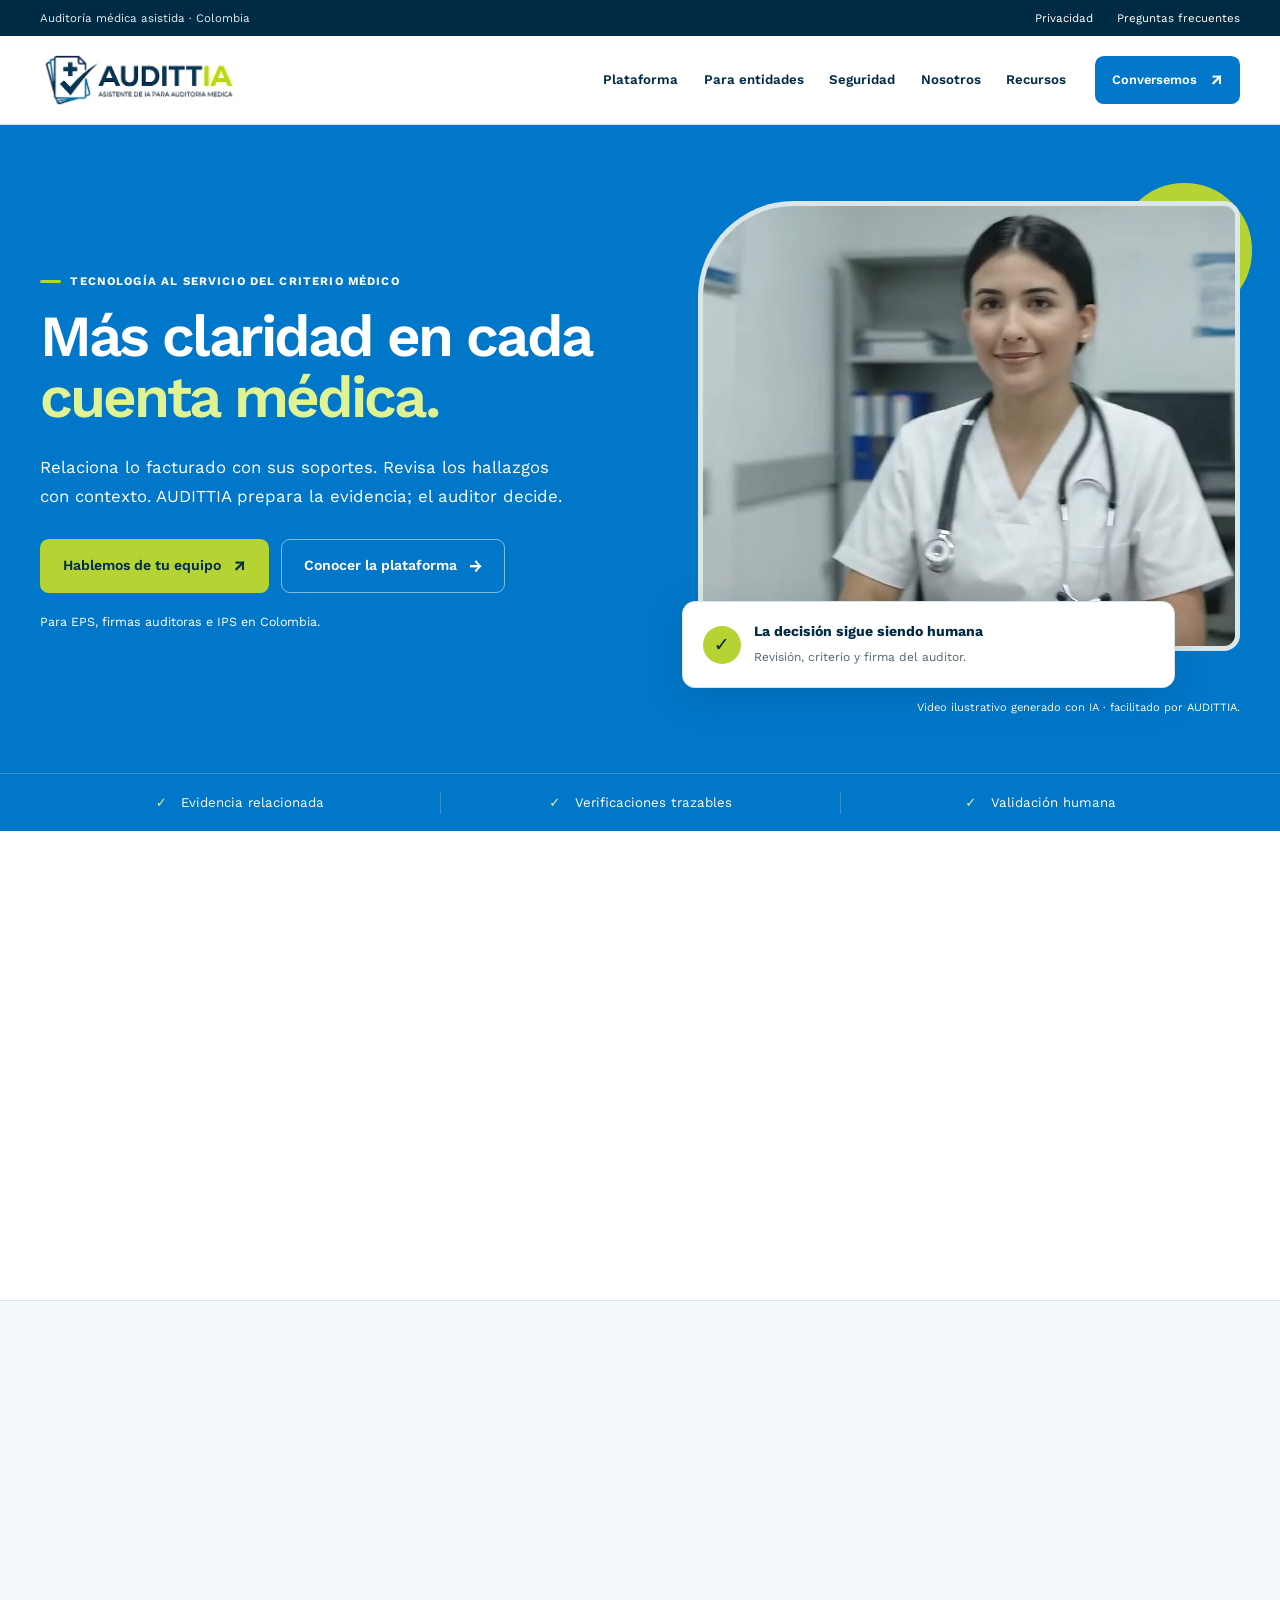
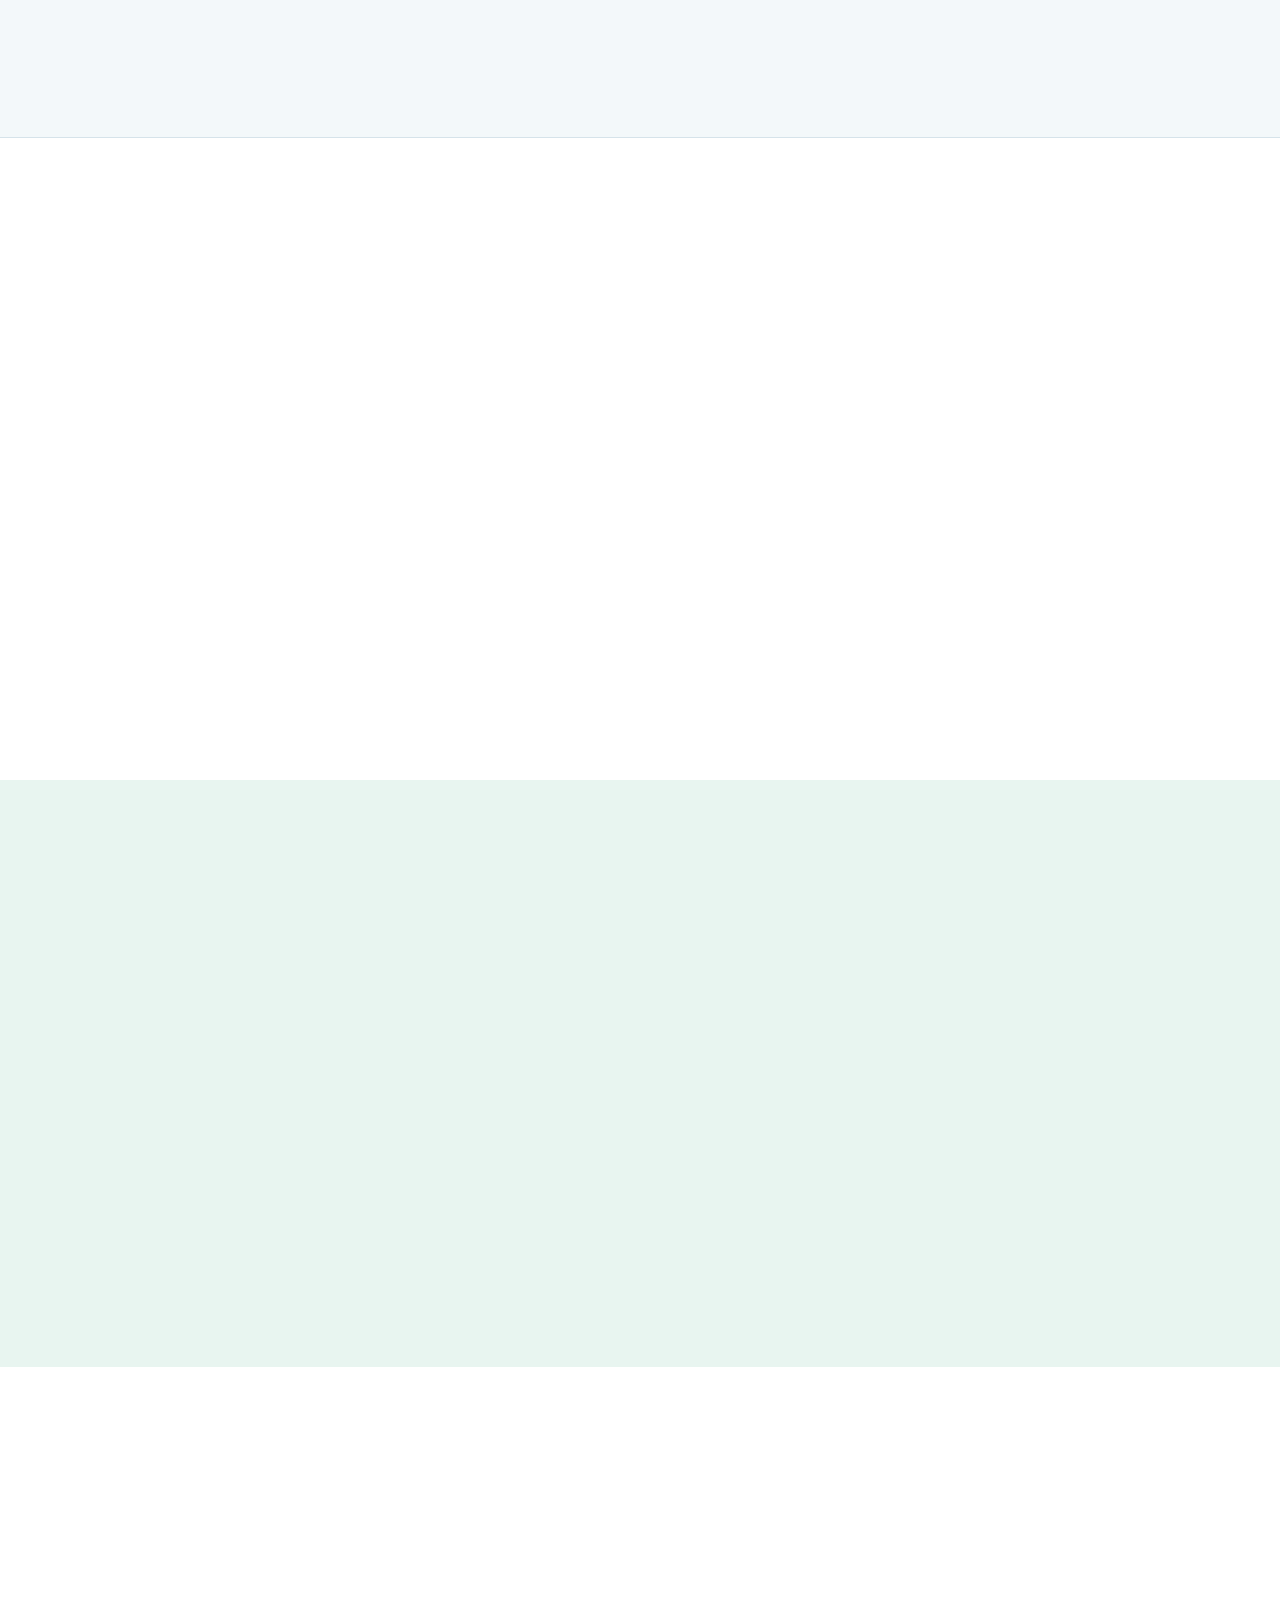
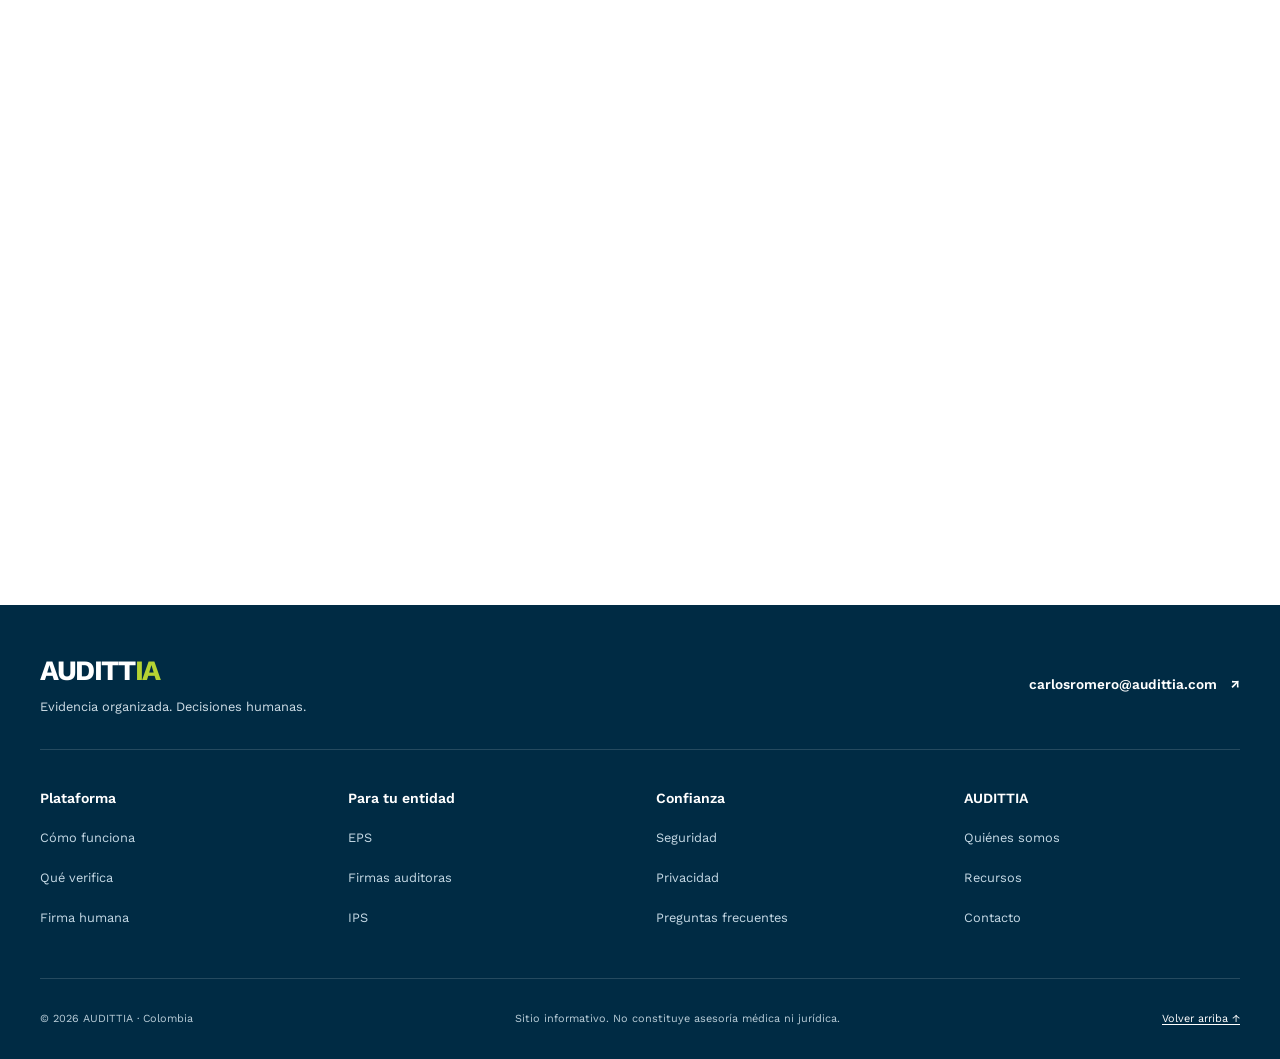
==== index.html @ 8ddbb72e "Loop homepage video with five-second interval and remove controls" ====
<!doctype html>
<html lang="es-CO">
<head>
  <meta charset="utf-8">
  <meta http-equiv="Content-Security-Policy" content="default-src 'self'; script-src 'self'; style-src 'self'; img-src 'self'; font-src 'self'; connect-src 'none'; object-src 'none'; base-uri 'none'; form-action 'none'; upgrade-insecure-requests">
  <meta name="referrer" content="no-referrer">
  <meta name="viewport" content="width=device-width, initial-scale=1">
  <meta name="description" content="AUDITTIA organiza expedientes y prepara verificaciones de cuentas médicas para EPS, firmas auditoras e IPS. El auditor conserva la decisión y la firma.">
  <meta name="theme-color" content="#0077c8">
  <meta property="og:title" content="AUDITTIA | Más claridad en cada cuenta médica">
  <meta property="og:description" content="Evidencia organizada. Verificaciones trazables. Decisiones humanas. Apoyo para la auditoría médica en Colombia.">
  <meta property="og:type" content="website">
  <meta property="og:locale" content="es_CO">
  <link rel="canonical" href="https://audittia.com/">
  <link rel="icon" href="assets/favicon.png" type="image/png">
  <meta property="og:url" content="https://audittia.com/">
  <meta property="og:image" content="https://audittia.com/assets/social-card.png">
  <meta property="og:image:width" content="1200">
  <meta property="og:image:height" content="630">
  <meta property="og:image:alt" content="AUDITTIA. Evidencia organizada. Decisiones humanas.">
  <meta name="twitter:card" content="summary_large_image">
  <link rel="preload" href="assets/fonts/work-sans-600.woff2" as="font" type="font/woff2" crossorigin>
  <title>AUDITTIA | Auditoría de cuentas médicas</title>
  <link rel="stylesheet" href="styles.css">
  <script src="site.js" defer></script>
</head>
<body>
  <a class="saltar-contenido" href="#contenido-principal">Saltar al contenido principal</a>
  <div class="barra-utilidad" role="region" aria-label="Información institucional"><div class="contenedor barra-utilidad__interior"><p>Auditoría médica asistida · Colombia</p><nav aria-label="Enlaces institucionales"><a href="privacidad.html">Privacidad</a><a href="recursos.html#preguntas">Preguntas frecuentes</a></nav></div></div>
  <header class="encabezado">
    <div class="contenedor encabezado__interior">
      <a class="marca" href="index.html" aria-label="AUDITTIA, página de inicio"><img src="assets/audittia-logo.png" width="412" height="123" alt="AUDITTIA, asistente de IA para auditoría médica"></a>
      <nav class="navegacion" aria-label="Navegación principal"><ul class="navegacion__lista"><li><a href="plataforma.html">Plataforma</a></li><li><a href="para-entidades.html">Para entidades</a></li><li><a href="seguridad.html">Seguridad</a></li><li><a href="nosotros.html">Nosotros</a></li><li><a href="recursos.html">Recursos</a></li></ul></nav>
      <details class="menu-movil"><summary>Menú</summary><nav aria-label="Navegación móvil"><a href="plataforma.html">Plataforma</a><a href="para-entidades.html">Para entidades</a><a href="seguridad.html">Seguridad</a><a href="nosotros.html">Nosotros</a><a href="recursos.html">Recursos</a><a href="mailto:carlosromero@audittia.com">Contacto</a></nav></details>
      <a class="boton boton--compacto" href="mailto:carlosromero@audittia.com">Conversemos <span aria-hidden="true">↗</span></a>
    </div>
  </header>
  <main id="contenido-principal" tabindex="-1">
    <section class="hero" aria-labelledby="titulo-principal">
      <div class="contenedor hero__interior">
        <div class="hero__contenido">
          <p class="etiqueta etiqueta--hero">Tecnología al servicio del criterio médico</p>
          <h1 id="titulo-principal">Más claridad en cada <span>cuenta médica.</span></h1>
          <p class="hero__resumen">Relaciona lo facturado con sus soportes. Revisa los hallazgos con contexto. AUDITTIA prepara la evidencia; el auditor decide.</p>
          <div class="grupo-botones"><a class="boton boton--claro" href="mailto:carlosromero@audittia.com">Hablemos de tu equipo <span aria-hidden="true">↗</span></a><a class="boton boton--contorno-claro" href="plataforma.html">Conocer la plataforma <span aria-hidden="true">→</span></a></div>
          <p class="hero__nota">Para EPS, firmas auditoras e IPS en Colombia.</p>
        </div>
        <figure class="hero__visual">
          <div class="hero__foto-marco">
            <video id="video-portada" class="hero__video" width="1280" height="720" poster="assets/medica-auditoria-poster.jpg" preload="none" muted playsinline aria-label="Video ilustrativo: acercamiento desde la Tierra hasta una médica en su consultorio.">
              <source src="assets/medica-auditoria-portada.mp4" type="video/mp4">
              Tu navegador no admite video. <a href="assets/medica-auditoria-portada.mp4">Ver el video de portada</a>.
            </video>
            <img class="hero__video-fallback" src="assets/medica-auditoria-poster.jpg" width="1280" height="720" alt="Médica sentada en su consultorio." hidden>
          </div>
          <div class="hero__sello"><span class="icono-check" aria-hidden="true">✓</span><div><strong>La decisión sigue siendo humana</strong><span>Revisión, criterio y firma del auditor.</span></div></div>
          <figcaption>Video ilustrativo generado con IA · facilitado por AUDITTIA.</figcaption>
        </figure>
      </div>
      <div class="hero__base"><div class="contenedor"><p><span aria-hidden="true">✓</span> Evidencia relacionada</p><p><span aria-hidden="true">✓</span> Verificaciones trazables</p><p><span aria-hidden="true">✓</span> Validación humana</p></div></div>
    </section>
    <section class="seccion accesos" aria-labelledby="titulo-rutas">
      <div class="contenedor">
        <div class="encabezado-horizontal"><div><p class="etiqueta">Empieza aquí</p><h2 id="titulo-rutas">¿Qué quieres conocer?</h2></div><p>Encuentra la información que necesitas<br class="solo-escritorio"> para dar el siguiente paso.</p></div>
        <div class="accesos__rejilla">
          <a class="acceso" href="plataforma.html"><span class="acceso__icono" aria-hidden="true"><svg viewBox="0 0 24 24"><rect x="4" y="3" width="16" height="18" rx="2"/><path d="M8 8h8M8 12h8M8 16h4"/></svg></span><h3>Explorar la plataforma</h3><p>Del expediente a un borrador listo para revisar.</p><span class="acceso__flecha" aria-hidden="true">↗</span></a>
          <a class="acceso" href="para-entidades.html"><span class="acceso__icono" aria-hidden="true"><svg viewBox="0 0 24 24"><path d="M3 21V7h8v14M11 3h10v18M1 21h22M6 11h2M6 15h2M15 7h2M15 11h2M15 15h2"/></svg></span><h3>Encontrar mi perfil</h3><p>Usos para EPS, firmas auditoras y prestadores.</p><span class="acceso__flecha" aria-hidden="true">↗</span></a>
          <a class="acceso" href="seguridad.html"><span class="acceso__icono" aria-hidden="true"><svg viewBox="0 0 24 24"><path d="M12 3l8 3v6c0 5-8 9-8 9s-8-4-8-9V6zM8 12l3 3 5-6"/></svg></span><h3>Revisar la seguridad</h3><p>Alcance, responsabilidades y protección de datos.</p><span class="acceso__flecha" aria-hidden="true">↗</span></a>
        </div>
      </div>
    </section>
    <section class="seccion seccion--metodo" id="como-funciona" aria-labelledby="titulo-metodo">
      <div class="contenedor metodo-resumen">
        <div><p class="etiqueta">Un proceso conectado</p><h2 id="titulo-metodo">Del documento<br> a la decisión.</h2><p class="entradilla">Una revisión útil no termina al encontrar una diferencia. Debe mostrar de dónde viene y por qué merece atención.</p><a class="enlace-flecha" href="plataforma.html#metodo">Explora los siete pasos <span aria-hidden="true">→</span></a></div>
        <ol class="flujo-resumen">
          <li><span class="flujo-resumen__numero">01</span><div><h3>Organiza el expediente</h3><p>Factura, historia clínica, órdenes y autorizaciones dentro de una misma revisión.</p></div></li>
          <li><span class="flujo-resumen__numero">02</span><div><h3>Relaciona la evidencia</h3><p>Contrasta cobros y soportes para identificar posibles diferencias documentales, clínicas y tarifarias.</p></div></li>
          <li><span class="flujo-resumen__numero">03</span><div><h3>Devuelve el control al auditor</h3><p>Un borrador con hallazgos y sustento. El profesional verifica, ajusta y firma.</p></div></li>
        </ol>
      </div>
    </section>
    <section class="seccion seccion--editorial" id="firma-humana" aria-labelledby="titulo-humano">
      <div class="contenedor editorial-personas">
        <figure class="foto-editorial"><img src="assets/equipo-medico-1200.webp" srcset="assets/equipo-medico-640.webp 640w, assets/equipo-medico-1200.webp 1200w" sizes="(max-width: 760px) calc(100vw - 40px), 45vw" width="1200" height="1800" loading="lazy" decoding="async" alt="Tres profesionales médicos revisando documentos y una tableta en equipo."><figcaption>Fotografía ilustrativa; no representa al equipo ni a clientes de AUDITTIA.</figcaption></figure>
        <div><p class="etiqueta">La tecnología acompaña. El criterio permanece.</p><h2 id="titulo-humano">Más contexto para quien toma la decisión.</h2><p>La auditoría médica requiere experiencia, responsabilidad y una lectura completa del caso. AUDITTIA ayuda a organizar el trabajo sin reemplazar esa mirada profesional.</p><ul class="lista-verificada"><li>Hallazgos vinculados a su soporte.</li><li>Observaciones que se pueden revisar y corregir.</li><li>Sin informe definitivo antes de la aprobación humana.</li></ul><a class="enlace-flecha" href="nosotros.html">Conoce el origen de AUDITTIA <span aria-hidden="true">→</span></a></div>
      </div>
    </section>
    <section class="seccion seccion--audiencias" id="para-quien" aria-labelledby="titulo-entidades">
      <div class="contenedor">
        <div class="encabezado-horizontal"><div><p class="etiqueta">Tu equipo, tu contexto</p><h2 id="titulo-entidades">Una base común.<br>Tres formas de trabajar.</h2></div><a class="enlace-flecha" href="para-entidades.html">Ver usos por entidad <span aria-hidden="true">→</span></a></div>
        <div class="tarjetas-entidad">
          <article><span class="sigla">EPS</span><h3>Entidades responsables del pago</h3><p>Organiza las cuentas recibidas y conserva el sustento de cada observación.</p><a class="enlace-flecha" href="para-entidades.html#eps">Explorar para EPS <span aria-hidden="true">→</span></a></article>
          <article><span class="sigla">Firmas</span><h3>Equipos de auditoría</h3><p>Comparte una secuencia de revisión sin perder el criterio de cada profesional.</p><a class="enlace-flecha" href="para-entidades.html#firmas">Explorar para firmas <span aria-hidden="true">→</span></a></article>
          <article><span class="sigla">IPS</span><h3>Prestadores de salud</h3><p>Busca diferencias y soportes faltantes antes de presentar una cuenta.</p><a class="enlace-flecha" href="para-entidades.html#ips">Explorar para IPS <span aria-hidden="true">→</span></a></article>
        </div>
      </div>
    </section>
    <section class="seccion" aria-labelledby="titulo-preguntas">
      <div class="contenedor preguntas-inicio">
        <div><p class="etiqueta">Antes de empezar</p><h2 id="titulo-preguntas">Hablemos con claridad.</h2><p>El alcance de la plataforma, el papel del auditor y lo que necesitas para conversar con nosotros.</p><a class="enlace-flecha" href="recursos.html#preguntas">Todas las preguntas <span aria-hidden="true">→</span></a></div>
        <div class="preguntas" id="preguntas">
          <details><summary>¿AUDITTIA reemplaza al auditor médico?</summary><div class="pregunta__respuesta"><p>No. Prepara verificaciones y un borrador. El auditor revisa los hallazgos, incorpora el contexto y mantiene la decisión y la firma.</p></div></details>
          <details><summary>¿Cómo se manejan los datos sensibles?</summary><div class="pregunta__respuesta"><p>Antes de usar expedientes reales deben definirse y validarse los controles técnicos, los proveedores y las condiciones de tratamiento. Consulta el <a href="seguridad.html">alcance de seguridad</a>. Este sitio no recibe documentos de pacientes.</p></div></details>
          <details id="ahorro-tiempo"><summary>¿Cuánto tiempo puede ahorrar mi equipo?</summary><div class="pregunta__respuesta"><p>Depende del tipo de cuenta, sus soportes y el proceso actual. No publicamos porcentajes sin mediciones verificadas. Podemos conversar sobre qué parte de tu flujo necesita apoyo.</p></div></details>
          <details><summary>¿Qué debo compartir en el primer contacto?</summary><div class="pregunta__respuesta"><p>El tipo de entidad, el tamaño del equipo y una descripción general del proceso. No envíes historias clínicas, datos personales de pacientes ni expedientes por este canal.</p></div></details>
        </div>
      </div>
    </section>
    <section class="seccion seccion--contacto" id="contacto" aria-labelledby="titulo-contacto">
      <div class="contenedor contacto"><div><p class="etiqueta">El siguiente paso empieza con una conversación</p><h2 id="titulo-contacto">Una mejor revisión comienza por entender tu proceso.</h2><p>Cuéntanos cómo trabaja tu equipo y qué necesita resolver.</p><a class="contacto__correo" href="mailto:carlosromero@audittia.com">carlosromero@audittia.com</a></div><div class="contacto__accion"><a class="boton boton--claro" href="mailto:carlosromero@audittia.com?subject=Conversemos%20sobre%20AUDITTIA">Conversemos por correo <span aria-hidden="true">↗</span></a><small>Sin compartir datos de pacientes.</small></div></div>
    </section>
  </main>
  <footer class="pie"><div class="contenedor">
    <div class="pie__cabecera"><div><p class="pie__marca">AUDITT<span>IA</span></p><p>Evidencia organizada. Decisiones humanas.</p></div><a class="enlace-flecha" href="mailto:carlosromero@audittia.com">carlosromero@audittia.com <span aria-hidden="true">↗</span></a></div>
    <div class="pie__rejilla"><section><h2>Plataforma</h2><a href="plataforma.html#metodo">Cómo funciona</a><a href="plataforma.html#verificaciones">Qué verifica</a><a href="plataforma.html#firma-humana">Firma humana</a></section><section><h2>Para tu entidad</h2><a href="para-entidades.html#eps">EPS</a><a href="para-entidades.html#firmas">Firmas auditoras</a><a href="para-entidades.html#ips">IPS</a></section><section><h2>Confianza</h2><a href="seguridad.html">Seguridad</a><a href="privacidad.html">Privacidad</a><a href="recursos.html#preguntas">Preguntas frecuentes</a></section><section><h2>AUDITTIA</h2><a href="nosotros.html">Quiénes somos</a><a href="recursos.html">Recursos</a><a href="mailto:carlosromero@audittia.com">Contacto</a></section></div>
    <div class="pie__aviso"><p>© 2026 AUDITTIA · Colombia</p><p>Sitio informativo. No constituye asesoría médica ni jurídica.</p><a href="#contenido-principal">Volver arriba ↑</a></div>
  </div></footer>
</body>
</html>
---- styles.css ----
/* AUDITTIA · sistema visual compartido. Recursos locales, sin dependencias. */
@font-face { font-family: "Work Sans"; src: url("assets/fonts/work-sans-400.woff2") format("woff2"); font-weight: 400; font-display: swap; }
@font-face { font-family: "Work Sans"; src: url("assets/fonts/work-sans-600.woff2") format("woff2"); font-weight: 600; font-display: swap; }
@font-face { font-family: "Work Sans"; src: url("assets/fonts/work-sans-700.woff2") format("woff2"); font-weight: 700; font-display: swap; }

:root {
  color-scheme: light;
  --azul: #0077c8;
  --azul-profundo: #004b87;
  --azul-noche: #002b44;
  --azul-petroleo: #003b5c;
  --azul-cielo: #e8f4fa;
  --azul-hielo: #f3f8fa;
  --verde-lima: #b5d333;
  --verde-lima-claro: #d9ec7a;
  --menta: #e8f5f0;
  --crema: #fff6e5;
  --blanco: #fff;
  --gris-texto: #506472;
  --gris-borde: #d6e3ea;
  --color-texto-suave: var(--gris-texto);
  --fuente-texto: "Work Sans", system-ui, -apple-system, BlinkMacSystemFont, "Segoe UI", sans-serif;
  --fuente-titulos: var(--fuente-texto);
  --radio: 1rem;
  --sombra: 0 16px 44px #002b4410;
  --espacio-seccion: clamp(3rem, 6vw, 5.5rem);
  --duracion-interaccion: 160ms;
  --curva-movimiento: cubic-bezier(.2, .7, .2, 1);
}

*, *::before, *::after { box-sizing: border-box; }
html { scroll-behavior: auto; scroll-padding-top: 7rem; }
body { margin: 0; background: var(--blanco); color: var(--azul-noche); font-family: var(--fuente-texto); font-size: 1rem; line-height: 1.65; -webkit-font-smoothing: antialiased; }
img, svg { display: block; max-width: 100%; }
img { height: auto; }
figure { margin: 0; }
a { color: var(--azul-profundo); text-underline-offset: .22em; }
a:hover { text-decoration-thickness: 2px; }
button, input, summary { font: inherit; }
button, summary, a { -webkit-tap-highlight-color: transparent; }
h1, h2, h3 { margin: 0 0 1rem; font-weight: 600; line-height: 1.16; text-wrap: balance; }
h1 { font-size: clamp(2.3rem, 4.6vw, 4rem); letter-spacing: -.05em; }
h2 { font-size: clamp(1.9rem, 3.1vw, 2.8rem); letter-spacing: -.045em; }
h3 { font-size: 1.3rem; letter-spacing: -.025em; line-height: 1.3; }
p { margin: 0 0 1rem; }
p:last-child { margin-bottom: 0; }
small, figcaption { font-size: .75rem; line-height: 1.5; }
figcaption { margin-top: .75rem; color: var(--gris-texto); }
ul, ol { padding-left: 1.25rem; }
:where(a, button, summary, input):focus-visible { outline: 3px solid var(--azul-noche); outline-offset: 3px; box-shadow: 0 0 0 6px var(--verde-lima-claro); border-radius: .2rem; }
:target { scroll-margin-top: 7rem; }
main:focus { outline: none; }
.contenedor { width: min(1200px, calc(100% - clamp(2.5rem, 6vw, 5rem))); margin-inline: auto; }
.contenido-angosto { max-width: 860px; }
.seccion { padding-block: var(--espacio-seccion); }
.etiqueta { display: flex; align-items: center; gap: .6rem; margin-bottom: 1rem; color: var(--azul-profundo); font-size: .72rem; font-weight: 700; letter-spacing: .1em; text-transform: uppercase; line-height: 1.5; }
.etiqueta::before { content: ""; flex: 0 0 1.3rem; height: 3px; background: var(--verde-lima); border-radius: 2px; }
.etiqueta--hero { color: var(--blanco); }
.entradilla { max-width: 42rem; color: var(--gris-texto); font-size: 1.1rem; }
.encabezado-seccion { max-width: 740px; margin-bottom: 2.5rem; }
.encabezado-seccion > p:not(.etiqueta) { color: var(--gris-texto); }
.encabezado-seccion--centrado { margin-inline: auto; text-align: center; }
.encabezado-seccion--centrado .etiqueta { justify-content: center; }
.encabezado-horizontal { display: flex; align-items: flex-end; justify-content: space-between; gap: 2rem; margin-bottom: 2.25rem; }
.encabezado-horizontal h2 { margin-bottom: 0; }
.encabezado-horizontal > p { max-width: 24rem; color: var(--gris-texto); font-size: .95rem; }
.saltar-contenido { position: fixed; top: .75rem; left: .75rem; z-index: 100; transform: translateY(-160%); padding: .75rem 1.25rem; background: white; color: var(--azul-noche); font-weight: 600; }
.saltar-contenido:focus { transform: none; }

/* Navegación: las mismas rutas disponibles en todas las pantallas. */
.barra-utilidad { background: var(--azul-noche); color: #e5f0f6; font-size: .72rem; }
.barra-utilidad__interior { display: flex; align-items: center; justify-content: space-between; gap: 1rem; min-height: 36px; }
.barra-utilidad p { margin: 0; }
.barra-utilidad nav { display: flex; gap: 1.5rem; }
.barra-utilidad a { display: inline-flex; align-items: center; min-height: 36px; color: white; text-decoration: none; }
.barra-utilidad a:hover { text-decoration: underline; }
.encabezado { position: sticky; top: 0; z-index: 30; background: white; border-bottom: 1px solid var(--gris-borde); }
.encabezado__interior { position: relative; display: flex; align-items: center; gap: 1.8rem; min-height: 88px; }
.marca { flex-shrink: 0; width: 198px; display: block; }
.navegacion { margin-left: auto; }
.navegacion__lista { display: flex; align-items: center; gap: 1.6rem; margin: 0; padding: 0; list-style: none; }
.navegacion a { position: relative; display: flex; align-items: center; min-height: 88px; color: var(--azul-noche); font-size: .83rem; font-weight: 600; text-decoration: none; white-space: nowrap; }
.navegacion a::after { position: absolute; bottom: 17px; left: 0; right: 0; height: 3px; background: var(--verde-lima); content: ""; opacity: 0; transition: opacity var(--duracion-interaccion) var(--curva-movimiento); }
.navegacion a:hover::after, .navegacion a:focus-visible::after, .navegacion a[aria-current]::after { opacity: 1; }
.menu-movil { display: none; }
.menu-movil summary { cursor: pointer; min-height: 44px; display: flex; align-items: center; gap: .7rem; padding: .5rem .8rem; border: 1px solid var(--gris-borde); border-radius: .5rem; font-weight: 600; font-size: .85rem; list-style: none; }
.menu-movil summary::-webkit-details-marker { display: none; }
.menu-movil summary::after { content: "+"; font-size: 1.4rem; line-height: 1; }
.menu-movil[open] summary::after { content: "−"; }
.menu-movil nav { position: absolute; left: 0; right: 0; top: calc(100% - 1px); padding: .75rem; border: 1px solid var(--gris-borde); border-radius: 0 0 1rem 1rem; background: white; box-shadow: var(--sombra); max-height: calc(100dvh - 120px); overflow-y: auto; }
.menu-movil nav a { display: flex; align-items: center; min-height: 48px; padding: .65rem 1rem; border-radius: .4rem; font-weight: 600; text-decoration: none; }
.menu-movil nav a:hover, .menu-movil nav a[aria-current] { background: var(--azul-cielo); }

/* Actions */
.boton { display: inline-flex; align-items: center; justify-content: center; gap: .8rem; min-height: 50px; padding: .85rem 1.35rem; border: 1px solid transparent; border-radius: .55rem; background: var(--azul); color: white; font-size: .88rem; font-weight: 600; line-height: 1.4; text-align: center; text-decoration: none; transition: background-color var(--duracion-interaccion) var(--curva-movimiento), border-color var(--duracion-interaccion) var(--curva-movimiento); }
.boton:hover { background: var(--azul-profundo); }
.boton span { font-size: 1.1rem; }
.boton--compacto { min-height: 44px; padding: .65rem 1rem; font-size: .8rem; white-space: nowrap; }
.boton--claro { background: var(--verde-lima); color: var(--azul-noche); }
.boton--claro:hover { background: var(--verde-lima-claro); }
.boton--blanco { background: white; color: var(--azul-profundo); }
.boton--blanco:hover { background: var(--azul-cielo); }
.boton--secundario { background: transparent; color: var(--azul-profundo); border-color: var(--azul-profundo); }
.boton--secundario:hover { background: var(--azul-cielo); }
.boton--contorno-claro { color: white; background: transparent; border-color: #ffffff80; }
.boton--contorno-claro:hover { background: #ffffff16; border-color: white; }
.grupo-botones { display: flex; gap: .75rem; flex-wrap: wrap; margin-top: 1.75rem; }
.enlace-flecha { display: inline-flex; align-items: center; gap: .8rem; min-height: 44px; color: var(--azul-profundo); font-size: .9rem; font-weight: 600; text-decoration: none; }
.enlace-flecha:hover { text-decoration: underline; }

/* Portada: jerarquía editorial, fotografía y rutas por necesidad. */
.hero { background: var(--azul); color: white; }
.hero__interior { display: grid; grid-template-columns: 1.05fr 1fr; align-items: center; gap: clamp(2rem, 5vw, 4rem); padding-block: 4rem 3.5rem; }
.hero h1 { font-size: clamp(2.65rem, 4.55vw, 4.2rem); line-height: 1.05; margin-bottom: 1.5rem; font-weight: 600; }
.hero h1 span { display: block; color: #e0f394; }
.hero__resumen { max-width: 33rem; font-size: 1.05rem; line-height: 1.75; color: white; }
.hero__nota { margin-top: 1.2rem; font-size: .78rem; color: white; }
.hero__visual { position: relative; padding: .75rem 0 0 .75rem; }
.hero__visual::before { position: absolute; width: 135px; height: 135px; right: -12px; top: -6px; border: 18px solid var(--verde-lima); border-radius: 50%; content: ""; }
.hero__foto-marco { position: relative; overflow: hidden; border-radius: 6rem 1rem 1rem 1rem; border: 5px solid #ffffff22; background: #d5e2e5; }
.hero__foto-marco img, .hero__foto-marco video { display: block; width: 100%; height: 440px; object-fit: cover; object-position: 60% center; }
.hero__foto-marco [hidden] { display: none; }
.hero__sello { position: relative; display: flex; align-items: center; gap: .85rem; max-width: 91%; margin: -3.1rem 0 0 -1rem; padding: 1.1rem 1.25rem; border: 1px solid var(--gris-borde); border-radius: .8rem; box-shadow: 0 10px 35px #002b4426; background: white; color: var(--azul-noche); }
.hero__sello strong { display: block; font-size: .88rem; }
.hero__sello div > span { color: var(--gris-texto); font-size: .75rem; }
.icono-check { display: grid; flex-shrink: 0; width: 38px; height: 38px; place-items: center; background: var(--verde-lima); border-radius: 50%; color: var(--azul-noche); font-size: 1.2rem; }
.hero figcaption { font-size: .7rem; color: white; text-align: right; }
.hero__base { border-top: 1px solid #ffffff35; }
.hero__base > div { display: grid; grid-template-columns: repeat(3, 1fr); padding-block: 1.1rem; }
.hero__base p { margin: 0; text-align: center; font-size: .83rem; }
.hero__base p + p { border-left: 1px solid #ffffff35; }
.hero__base span { color: #e0f394; margin-right: .6rem; }
.accesos__rejilla, .tarjetas-entidad { display: grid; grid-template-columns: repeat(3, 1fr); gap: 1.25rem; }
.acceso { position: relative; padding: 1.6rem; border: 1px solid var(--gris-borde); border-radius: var(--radio); color: var(--azul-noche); text-decoration: none; transition: border-color var(--duracion-interaccion) var(--curva-movimiento), background-color var(--duracion-interaccion) var(--curva-movimiento); }
.acceso:hover { border-color: var(--azul); background: var(--azul-hielo); }
.acceso h3 { margin-top: 1.4rem; margin-bottom: .5rem; font-size: 1.13rem; }
.acceso p { max-width: 27ch; margin: 0; color: var(--gris-texto); font-size: .88rem; }
.acceso__icono { display: grid; width: 46px; height: 46px; place-items: center; background: var(--azul-cielo); border-radius: .65rem; }
.acceso:nth-child(2) .acceso__icono { background: var(--menta); }
.acceso:nth-child(3) .acceso__icono { background: #eff5d7; }
.acceso__icono svg { width: 25px; height: 25px; fill: none; stroke: var(--azul-profundo); stroke-width: 1.6; stroke-linecap: round; stroke-linejoin: round; }
.acceso__flecha { position: absolute; top: 1.7rem; right: 1.6rem; font-size: 1.4rem; color: var(--azul); }
.seccion--metodo { background: var(--azul-hielo); border-block: 1px solid var(--gris-borde); }
.metodo-resumen, .preguntas-inicio { display: grid; grid-template-columns: .85fr 1.15fr; align-items: start; gap: clamp(2rem, 7vw, 7rem); }
.metodo-resumen .entradilla { margin-top: 1.4rem; font-size: 1rem; }
.flujo-resumen { list-style: none; padding: 0; margin: 0; }
.flujo-resumen li { display: grid; grid-template-columns: 48px 1fr; gap: 1.25rem; position: relative; padding-bottom: 1.8rem; }
.flujo-resumen li:last-child { padding-bottom: 0; }
.flujo-resumen li:not(:last-child)::before { position: absolute; content: ""; left: 23px; top: 48px; bottom: 0; border-left: 1px solid #b9cdd7; }
.flujo-resumen__numero { position: relative; display: grid; width: 48px; height: 48px; place-items: center; border: 1px solid var(--gris-borde); background: white; border-radius: 50%; color: var(--azul-profundo); font-size: .9rem; font-weight: 600; }
.flujo-resumen li:last-child .flujo-resumen__numero { background: var(--verde-lima); border-color: var(--verde-lima); color: var(--azul-noche); }
.flujo-resumen h3 { margin: .1rem 0 .5rem; font-size: 1.2rem; }
.flujo-resumen p { color: var(--gris-texto); font-size: .92rem; }
.editorial-personas, .bloque-editorial { display: grid; grid-template-columns: 1fr 1fr; gap: clamp(2rem, 6vw, 5rem); align-items: center; }
.editorial-personas > div > p:not(.etiqueta), .bloque-editorial__texto > p:not(.etiqueta) { color: var(--gris-texto); }
.foto-editorial { position: relative; padding-right: 1rem; }
.foto-editorial::before { position: absolute; z-index: -1; right: 0; bottom: 3rem; width: 50%; height: 65%; background: var(--verde-lima); border-radius: 1rem 1rem 4rem 1rem; content: ""; }
.foto-editorial img { width: 100%; height: 460px; object-fit: cover; object-position: center 34%; border-radius: 1rem 1rem 4rem 1rem; }
.foto-editorial figcaption { max-width: 95%; font-size: .68rem; }
.lista-verificada { list-style: none; padding: 0; margin: 1.5rem 0; }
.lista-verificada li { position: relative; padding: .7rem 0 .7rem 1.75rem; border-bottom: 1px solid var(--gris-borde); font-size: .9rem; }
.lista-verificada li::before { content: "✓"; position: absolute; left: 0; color: var(--azul-profundo); font-weight: 600; }
.seccion--audiencias { background: var(--menta); }
.tarjetas-entidad article { display: flex; flex-direction: column; padding: 1.75rem; background: white; border: 1px solid #c9ded5; border-radius: var(--radio); }
.sigla { align-self: flex-start; margin-bottom: 1.5rem; font-size: .82rem; font-weight: 700; color: var(--azul-profundo); padding: .3rem .6rem; background: var(--azul-cielo); border-radius: .3rem; }
.tarjetas-entidad article:nth-child(2) .sigla { background: #edf3d4; }
.tarjetas-entidad h3 { font-size: 1.3rem; }
.tarjetas-entidad p { font-size: .92rem; color: var(--gris-texto); margin-bottom: 1.5rem; }
.tarjetas-entidad a { margin-top: auto; font-size: .83rem; }
.preguntas-inicio > div > p:not(.etiqueta) { color: var(--gris-texto); }
.preguntas { border-top: 1px solid var(--gris-borde); }
.preguntas details { border-bottom: 1px solid var(--gris-borde); }
.preguntas summary { position: relative; list-style: none; cursor: pointer; padding: 1.3rem 2.6rem 1.3rem 0; font-size: .95rem; font-weight: 600; color: var(--azul-noche); }
.preguntas summary::-webkit-details-marker { display: none; }
.preguntas summary::after { content: "+"; position: absolute; top: 1.05rem; right: .25rem; display: grid; place-items: center; width: 28px; height: 28px; border-radius: 50%; background: var(--azul-cielo); color: var(--azul-profundo); font-size: 1.2rem; }
.preguntas details[open] summary::after { content: "−"; background: var(--verde-lima); color: var(--azul-noche); }
.preguntas summary:hover { color: var(--azul-profundo); }
.pregunta__respuesta { padding: 0 2rem 1.4rem 0; color: var(--gris-texto); font-size: .92rem; }

/* Módulos compartidos con las páginas interiores y contacto. */
.franja-mision { padding-block: 3rem; border-bottom: 1px solid var(--gris-borde); background: white; }
.franja-mision__interior { max-width: 1040px; text-align: center; }
.franja-mision .etiqueta { justify-content: center; }
.franja-mision h2 { font-size: clamp(1.4rem, 2.25vw, 2.1rem); line-height: 1.4; }
.contacto { position: relative; display: grid; grid-template-columns: 1fr auto; align-items: center; gap: 3rem; padding: clamp(2rem, 4.5vw, 4rem); background: var(--azul-profundo); border-radius: 1.25rem; color: white; border-top: 4px solid var(--verde-lima); }
.contacto h2 { max-width: 720px; font-size: clamp(1.75rem, 2.8vw, 2.4rem); }
.contacto .etiqueta { color: #e7f4ff; font-size: .66rem; }
.contacto p:not(.etiqueta) { color: #e3eff8; font-size: .95rem; }
.contacto > .boton { max-width: 22rem; overflow-wrap: anywhere; }
.contacto__correo { color: white; display: inline-flex; align-items: center; min-height: 44px; font-size: .9rem; overflow-wrap: anywhere; }
.contacto__accion { display: flex; flex-direction: column; align-items: center; gap: .9rem; }
.contacto__accion small { color: #e3eff8; }
.seccion--contacto { padding-top: 0; }

/* Footer */
.pie { background: var(--azul-noche); color: #cfdee7; padding: 3rem 0 0; }
.pie__cabecera { display: flex; justify-content: space-between; align-items: center; gap: 2rem; padding-bottom: 2rem; border-bottom: 1px solid #ffffff25; }
.pie__marca { color: white; font-weight: 700; font-size: 1.75rem; letter-spacing: -.05em; line-height: 1.3; margin-bottom: .4rem; }
.pie__marca span { color: var(--verde-lima); }
.pie__cabecera p:not(.pie__marca) { font-size: .8rem; }
.pie__cabecera .enlace-flecha { color: white; font-size: .85rem; overflow-wrap: anywhere; }
.pie__rejilla { display: grid; grid-template-columns: repeat(4, 1fr); gap: 2rem; padding-block: 2.5rem; }
.pie__rejilla h2 { color: white; font-size: .88rem; font-weight: 600; letter-spacing: 0; margin-bottom: .75rem; }
.pie__rejilla a { display: flex; align-items: center; min-height: 40px; width: fit-content; color: #c6dae6; font-size: .8rem; text-decoration: none; }
.pie__rejilla a:hover { color: white; text-decoration: underline; }
.pie__aviso { display: flex; flex-wrap: wrap; align-items: center; justify-content: space-between; gap: 1rem; border-top: 1px solid #ffffff25; padding-block: 1.25rem; color: #baceD9; font-size: .68rem; }
.pie__aviso p { margin: 0; }
.pie__aviso a { display: inline-flex; align-items: center; min-height: 40px; color: white; }
.erreur { min-height: 55vh; padding-block: 5rem; text-align: center; }
.erreur .etiqueta, .erreur .grupo-botones { justify-content: center; }

@media (max-width: 1100px) {
  .navegacion { display: none; }
  .menu-movil { display: block; margin-left: auto; }
  .encabezado__interior { gap: 1rem; min-height: 78px; }
  .hero__interior { gap: 2rem; padding-block: 3rem; }
  .hero__foto-marco img, .hero__foto-marco video { height: 390px; }
  .hero__sello { padding: .9rem; max-width: 97%; }
  .hero__sello strong { font-size: .8rem; }
  .hero__sello div > span { font-size: .7rem; }
  .hero .grupo-botones { gap: .6rem; }
  .hero .boton { padding-inline: 1rem; font-size: .8rem; }
  .contacto { grid-template-columns: 1fr; gap: 1.5rem; }
  .contacto__accion { align-items: flex-start; }
  .tarjetas-entidad article { padding: 1.4rem; }
}
@media (max-width: 760px) {
  html { scroll-padding-top: 6rem; }
  .barra-utilidad__interior { justify-content: center; min-height: 31px; }
  .barra-utilidad p { font-size: .67rem; }
  .barra-utilidad nav { display: none; }
  .encabezado__interior { min-height: 74px; }
  .marca { width: 177px; }
  .encabezado__interior > .boton { display: none; }
  .hero__interior, .metodo-resumen, .editorial-personas, .bloque-editorial, .preguntas-inicio { grid-template-columns: 1fr; gap: 2.5rem; }
  .hero__interior { padding-block: 2.5rem 1.7rem; gap: 2rem; }
  .hero h1 { font-size: clamp(2.45rem, 9.2vw, 3.7rem); }
  .hero .etiqueta { font-size: .65rem; }
  .hero__resumen { font-size: .96rem; }
  .hero__nota { font-size: .72rem; }
  .hero .grupo-botones { margin-top: 1.4rem; }
  .hero__visual { padding-left: 0; max-width: 520px; width: 100%; margin-inline: auto; }
  .hero__visual::before { right: -6px; width: 115px; height: 115px; border-width: 14px; }
  .hero__foto-marco { border-radius: 4rem .85rem .85rem .85rem; }
  .hero__foto-marco img, .hero__foto-marco video { height: 320px; object-position: center 42%; }
  .hero__sello { max-width: 94%; margin-left: .65rem; margin-top: -2.5rem; }
  .hero__sello strong { font-size: .79rem; }
  .hero figcaption { text-align: center; font-size: .6rem; }
  .hero__base > div { gap: .6rem; padding-block: 1rem; }
  .hero__base p { font-size: .65rem; line-height: 1.5; padding-inline: .35rem; }
  .hero__base span { display: block; margin: 0 0 .25rem; font-size: .85rem; }
  .encabezado-horizontal { display: block; margin-bottom: 1.5rem; }
  .encabezado-horizontal > p { margin-top: 1rem; }
  .encabezado-horizontal > a { margin-top: .6rem; }
  .solo-escritorio { display: none; }
  .accesos__rejilla, .tarjetas-entidad { grid-template-columns: 1fr; gap: 1rem; }
  .acceso { display: grid; grid-template-columns: 46px 1fr; column-gap: 1rem; padding: 1.25rem; }
  .acceso__icono { grid-row: span 2; align-self: center; }
  .acceso h3 { margin: 0 1.2rem .35rem 0; font-size: 1.05rem; }
  .acceso p { font-size: .82rem; max-width: 35ch; padding-right: .8rem; }
  .acceso__flecha { right: 1rem; top: 1.1rem; font-size: 1.1rem; }
  .metodo-resumen h2 br { display: none; }
  .foto-editorial img { height: 360px; }
  .foto-editorial { padding-right: .6rem; }
  .editorial-personas > div { order: -1; }
  .tarjetas-entidad h3 { font-size: 1.2rem; }
  .tarjetas-entidad p { margin-bottom: .6rem; }
  .sigla { margin-bottom: 1rem; }
  .preguntas summary { font-size: .88rem; }
  .contacto { padding: 1.7rem; gap: 1.25rem; }
  .contacto .etiqueta { font-size: .6rem; }
  .contacto > .boton { width: 100%; }
  .pie__cabecera { align-items: flex-start; flex-direction: column; gap: .9rem; }
  .pie__rejilla { grid-template-columns: 1fr 1fr; column-gap: 1rem; row-gap: 2rem; }
  .pie__aviso { display: block; }
  .pie__aviso p + p { margin-top: .6rem; }
}
@media (max-width: 450px) {
  .hero .grupo-botones { flex-direction: column; }
  .hero .grupo-botones .boton { width: 100%; }
}
/* Sólo JS prepara bloques fuera de pantalla; el HTML base siempre es visible.
   El espacio se conserva y el foco por teclado revela el contenido de inmediato. */
@media (prefers-reduced-motion: no-preference) {
  .motion-pending:not(:focus-within) { opacity: 0; }
}
@media (prefers-reduced-motion: reduce) {
  html { scroll-behavior: auto; }
  *, *::before, *::after { animation: none !important; transition: none !important; scroll-behavior: auto !important; }
}
@media print {
  .motion-pending { opacity: 1 !important; }
  .barra-utilidad, .encabezado, .pie, .grupo-botones, .seccion--contacto { display: none; }
  body { font-size: 10pt; }
  .contenedor { width: 100%; }
  .seccion { padding-block: 1rem; }
  .hero { background: white; color: black; }
  .hero h1 span, .hero p { color: black; }
  a { color: black; }
}
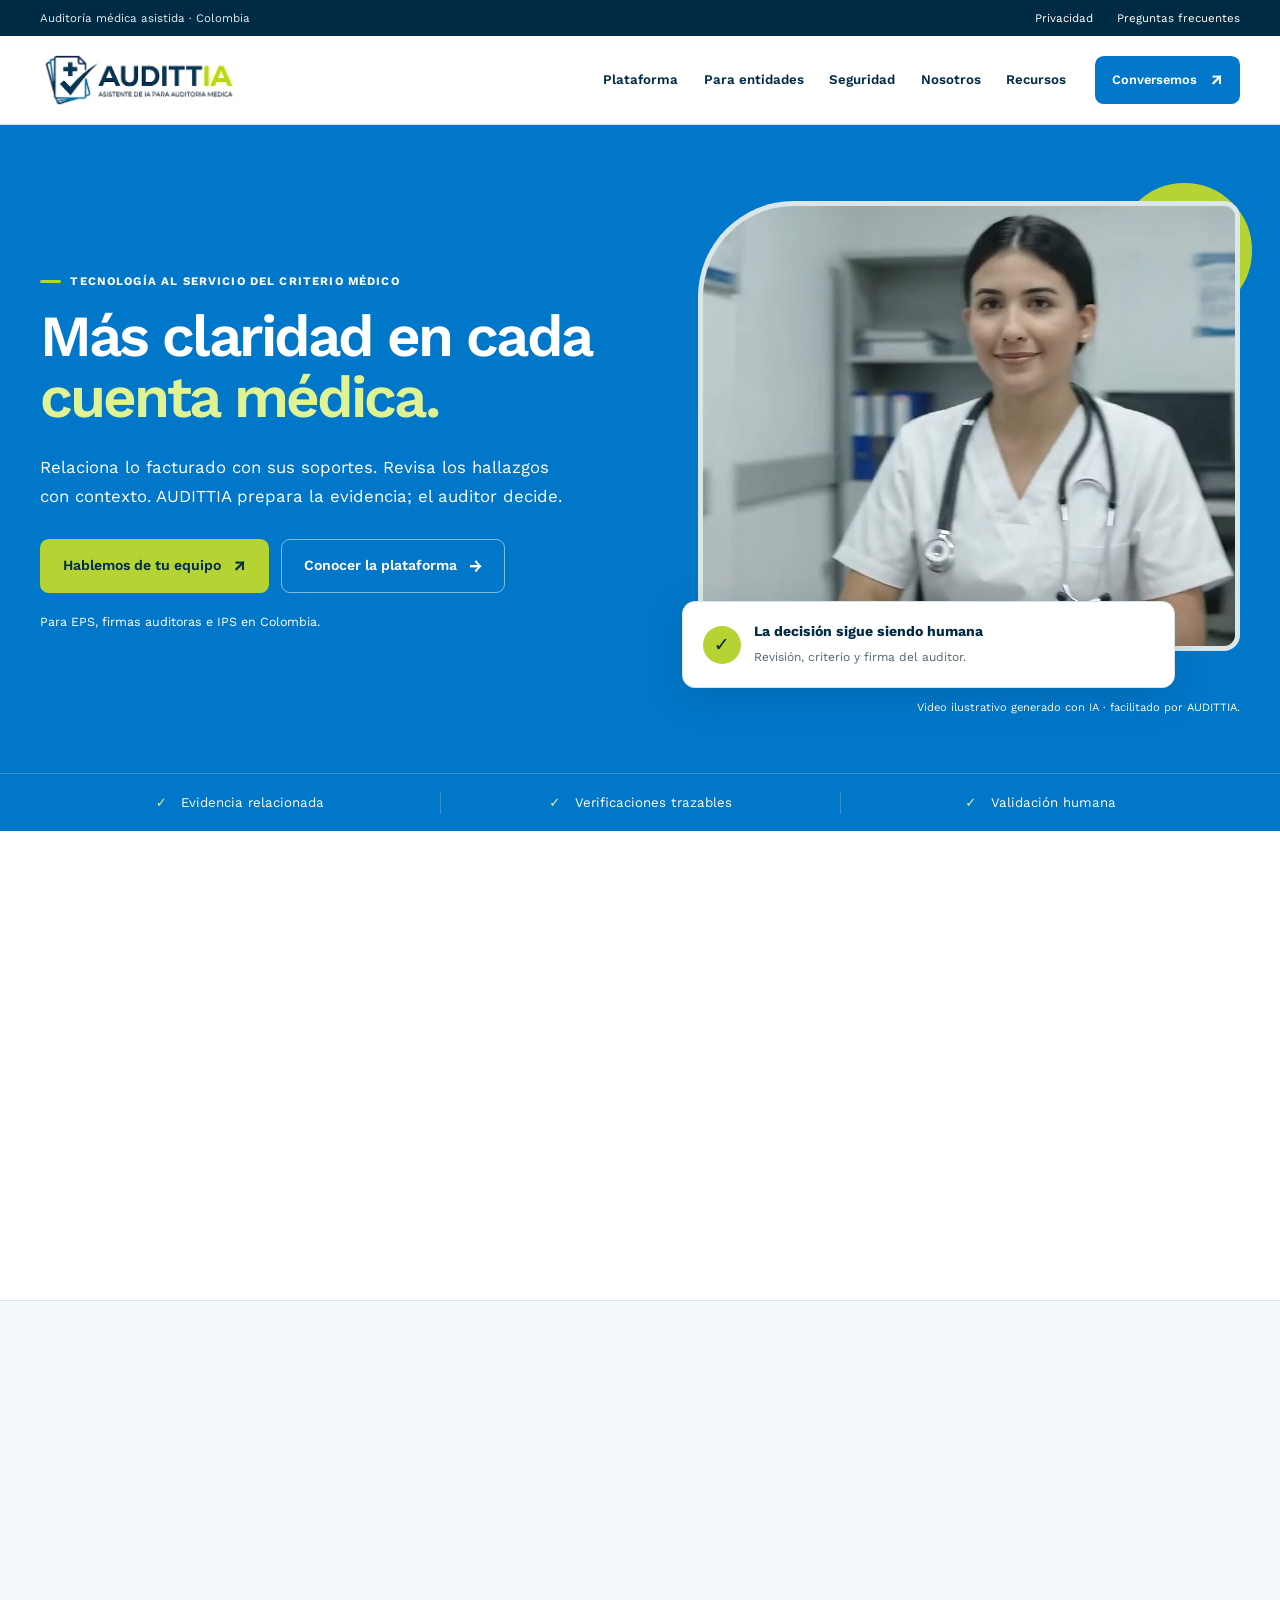
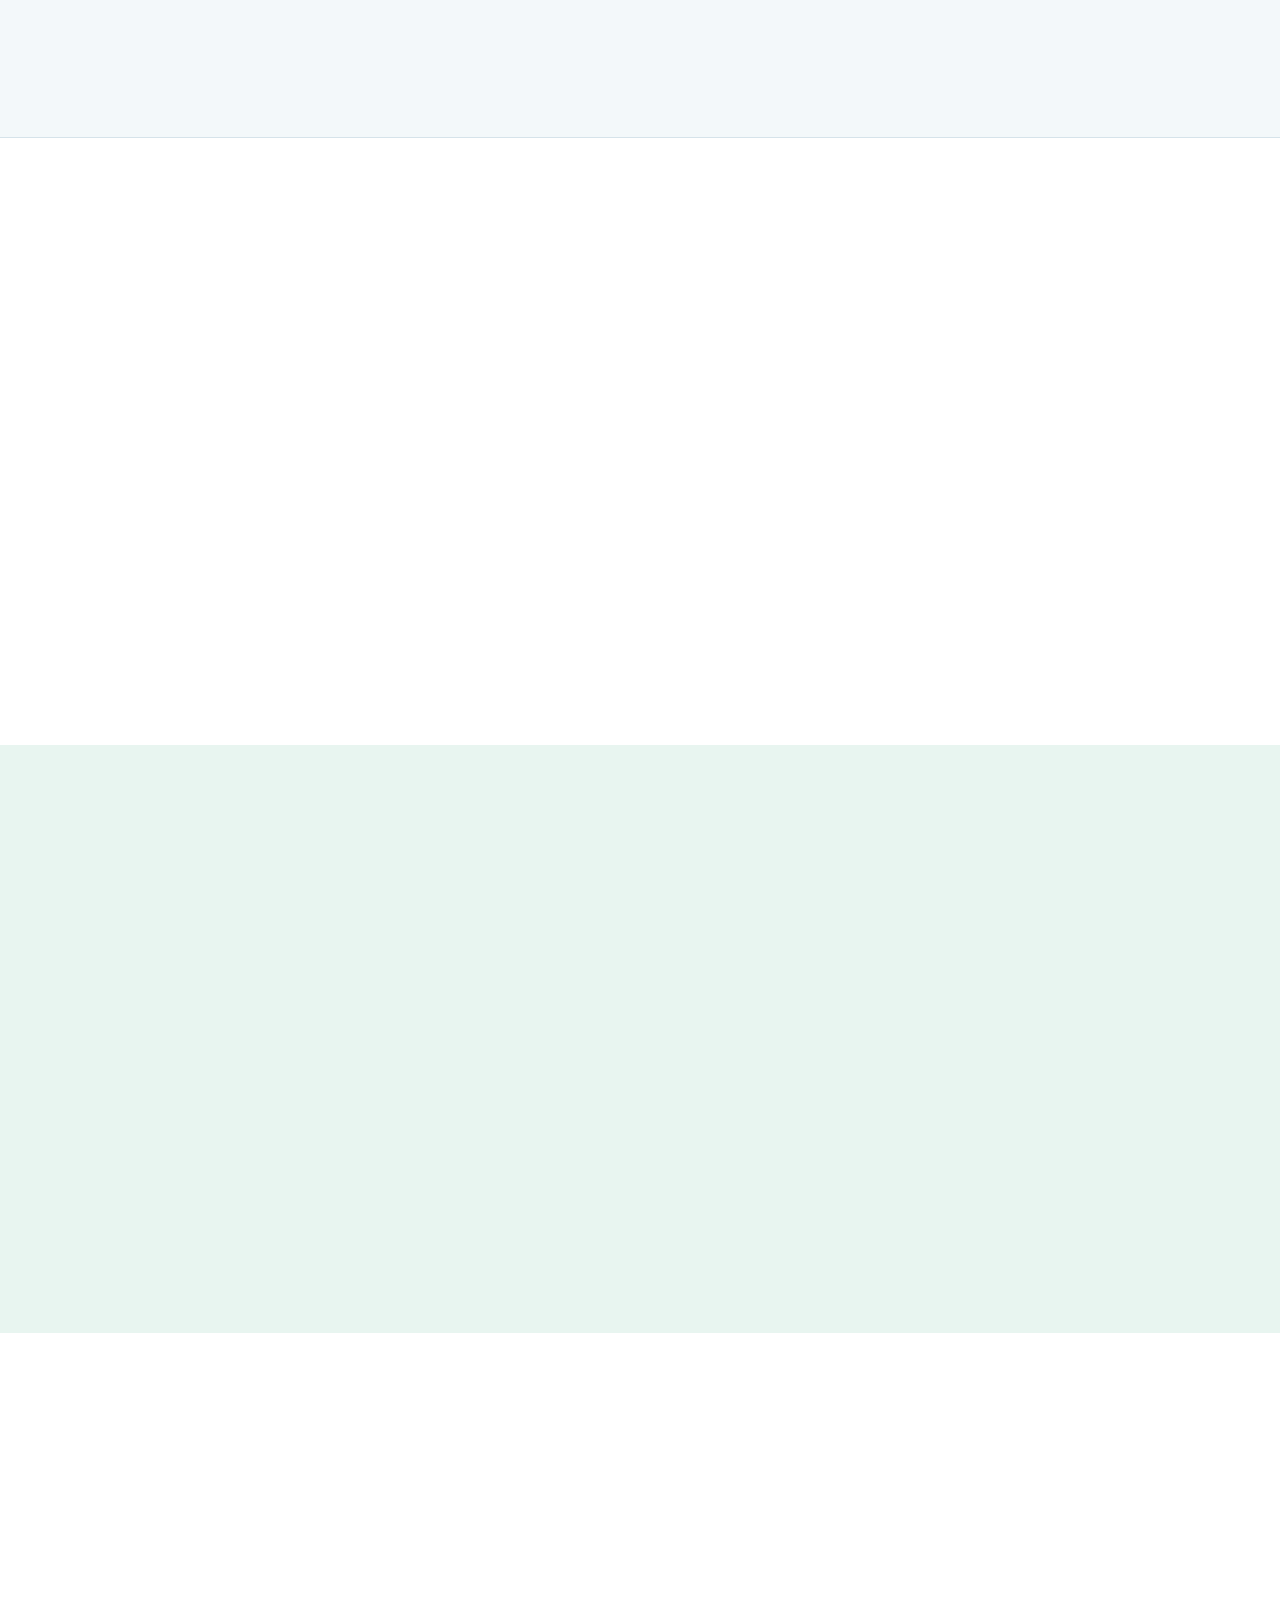
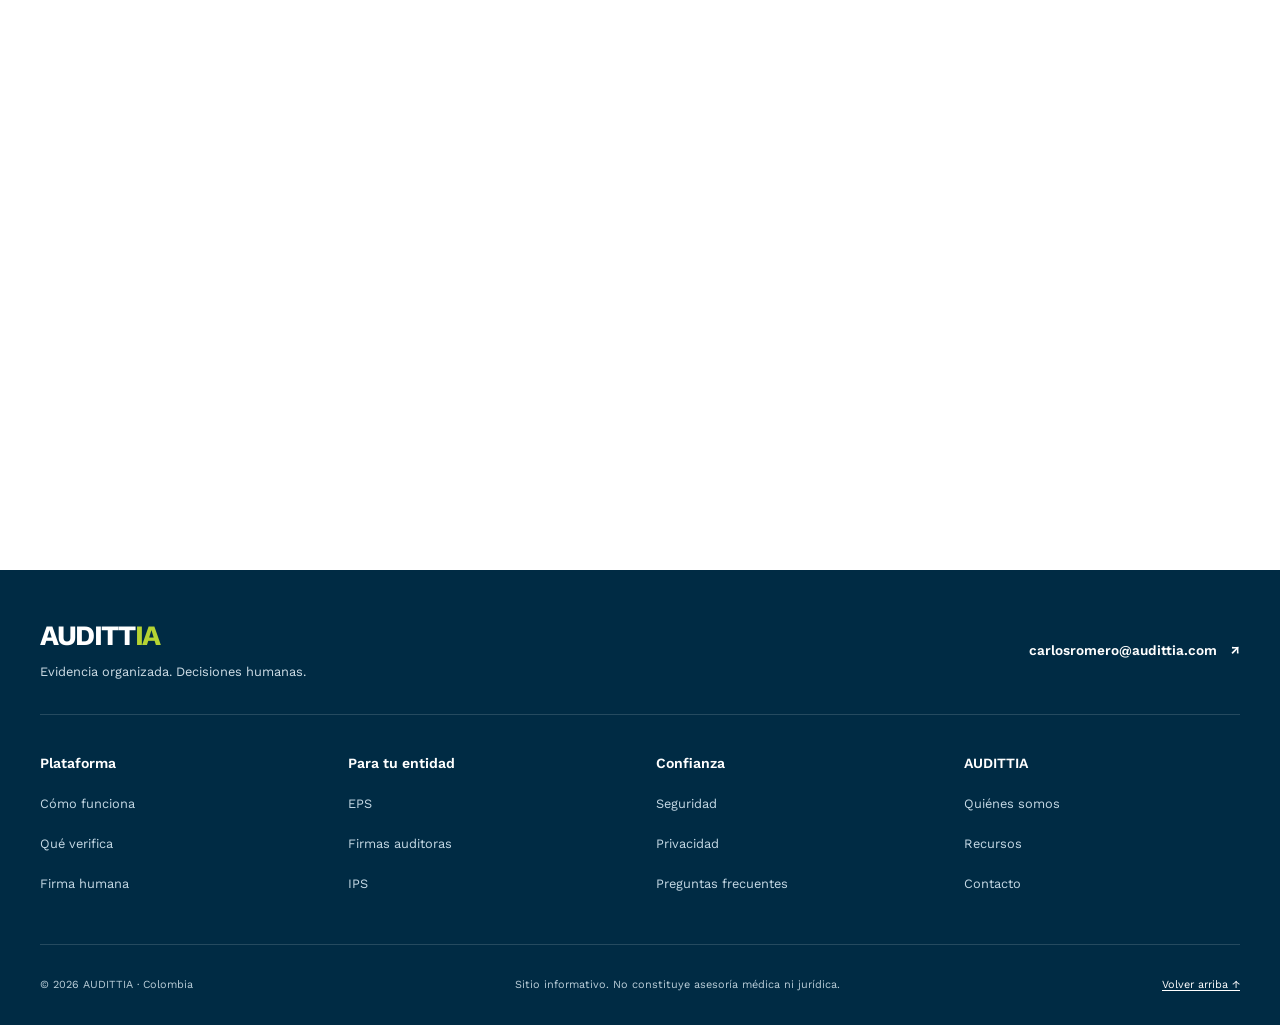
==== commit 0bc0572c: "Replace medical team photo with optimized looping video" ====
--- a/index.html
+++ b/index.html
@@ -47,11 +47,11 @@
         </div>
         <figure class="hero__visual">
           <div class="hero__foto-marco">
-            <video id="video-portada" class="hero__video" width="1280" height="720" poster="assets/medica-auditoria-poster.jpg" preload="none" muted playsinline aria-label="Video ilustrativo: acercamiento desde la Tierra hasta una médica en su consultorio.">
+            <video id="video-portada" class="hero__video" data-video-ambiental width="1280" height="720" poster="assets/medica-auditoria-poster.jpg" preload="none" muted playsinline aria-label="Video ilustrativo: acercamiento desde la Tierra hasta una médica en su consultorio.">
               <source src="assets/medica-auditoria-portada.mp4" type="video/mp4">
               Tu navegador no admite video. <a href="assets/medica-auditoria-portada.mp4">Ver el video de portada</a>.
             </video>
-            <img class="hero__video-fallback" src="assets/medica-auditoria-poster.jpg" width="1280" height="720" alt="Médica sentada en su consultorio." hidden>
+            <img class="hero__video-fallback" data-video-fallback src="assets/medica-auditoria-poster.jpg" width="1280" height="720" alt="Médica sentada en su consultorio." hidden>
           </div>
           <div class="hero__sello"><span class="icono-check" aria-hidden="true">✓</span><div><strong>La decisión sigue siendo humana</strong><span>Revisión, criterio y firma del auditor.</span></div></div>
           <figcaption>Video ilustrativo generado con IA · facilitado por AUDITTIA.</figcaption>
@@ -81,7 +81,16 @@
     </section>
     <section class="seccion seccion--editorial" id="firma-humana" aria-labelledby="titulo-humano">
       <div class="contenedor editorial-personas">
-        <figure class="foto-editorial"><img src="assets/equipo-medico-1200.webp" srcset="assets/equipo-medico-640.webp 640w, assets/equipo-medico-1200.webp 1200w" sizes="(max-width: 760px) calc(100vw - 40px), 45vw" width="1200" height="1800" loading="lazy" decoding="async" alt="Tres profesionales médicos revisando documentos y una tableta en equipo."><figcaption>Fotografía ilustrativa; no representa al equipo ni a clientes de AUDITTIA.</figcaption></figure>
+        <figure class="foto-editorial">
+          <div class="foto-editorial__media">
+            <video id="video-equipo" data-video-ambiental width="1280" height="720" poster="assets/equipo-medico-poster.jpg" preload="none" muted playsinline aria-label="Video ilustrativo de profesionales médicos conversando en equipo.">
+              <source src="assets/equipo-medico-video.mp4" type="video/mp4">
+              Tu navegador no admite video. <a href="assets/equipo-medico-video.mp4">Ver el video del equipo médico</a>.
+            </video>
+            <img data-video-fallback src="assets/equipo-medico-poster.jpg" width="1280" height="720" loading="lazy" alt="Profesionales médicos reunidos en un consultorio." hidden>
+          </div>
+          <figcaption>Video ilustrativo generado con IA; no representa al equipo ni a clientes de AUDITTIA.</figcaption>
+        </figure>
         <div><p class="etiqueta">La tecnología acompaña. El criterio permanece.</p><h2 id="titulo-humano">Más contexto para quien toma la decisión.</h2><p>La auditoría médica requiere experiencia, responsabilidad y una lectura completa del caso. AUDITTIA ayuda a organizar el trabajo sin reemplazar esa mirada profesional.</p><ul class="lista-verificada"><li>Hallazgos vinculados a su soporte.</li><li>Observaciones que se pueden revisar y corregir.</li><li>Sin informe definitivo antes de la aprobación humana.</li></ul><a class="enlace-flecha" href="nosotros.html">Conoce el origen de AUDITTIA <span aria-hidden="true">→</span></a></div>
       </div>
     </section>
--- a/styles.css
+++ b/styles.css
@@ -119,7 +119,7 @@
 .hero__visual::before { position: absolute; width: 135px; height: 135px; right: -12px; top: -6px; border: 18px solid var(--verde-lima); border-radius: 50%; content: ""; }
 .hero__foto-marco { position: relative; overflow: hidden; border-radius: 6rem 1rem 1rem 1rem; border: 5px solid #ffffff22; background: #d5e2e5; }
 .hero__foto-marco img, .hero__foto-marco video { display: block; width: 100%; height: 440px; object-fit: cover; object-position: 60% center; }
-.hero__foto-marco [hidden] { display: none; }
+.hero__foto-marco [hidden], .foto-editorial__media [hidden] { display: none; }
 .hero__sello { position: relative; display: flex; align-items: center; gap: .85rem; max-width: 91%; margin: -3.1rem 0 0 -1rem; padding: 1.1rem 1.25rem; border: 1px solid var(--gris-borde); border-radius: .8rem; box-shadow: 0 10px 35px #002b4426; background: white; color: var(--azul-noche); }
 .hero__sello strong { display: block; font-size: .88rem; }
 .hero__sello div > span { color: var(--gris-texto); font-size: .75rem; }
@@ -155,7 +155,8 @@
 .editorial-personas > div > p:not(.etiqueta), .bloque-editorial__texto > p:not(.etiqueta) { color: var(--gris-texto); }
 .foto-editorial { position: relative; padding-right: 1rem; }
 .foto-editorial::before { position: absolute; z-index: -1; right: 0; bottom: 3rem; width: 50%; height: 65%; background: var(--verde-lima); border-radius: 1rem 1rem 4rem 1rem; content: ""; }
-.foto-editorial img { width: 100%; height: 460px; object-fit: cover; object-position: center 34%; border-radius: 1rem 1rem 4rem 1rem; }
+.foto-editorial img, .foto-editorial video { display: block; width: 100%; height: 460px; object-fit: cover; object-position: center 34%; border-radius: 1rem 1rem 4rem 1rem; }
+.foto-editorial .foto-editorial__media :is(video, img) { height: auto; aspect-ratio: 16 / 9; object-position: center; }
 .foto-editorial figcaption { max-width: 95%; font-size: .68rem; }
 .lista-verificada { list-style: none; padding: 0; margin: 1.5rem 0; }
 .lista-verificada li { position: relative; padding: .7rem 0 .7rem 1.75rem; border-bottom: 1px solid var(--gris-borde); font-size: .9rem; }
@@ -260,7 +261,7 @@
   .acceso p { font-size: .82rem; max-width: 35ch; padding-right: .8rem; }
   .acceso__flecha { right: 1rem; top: 1.1rem; font-size: 1.1rem; }
   .metodo-resumen h2 br { display: none; }
-  .foto-editorial img { height: 360px; }
+  .foto-editorial img, .foto-editorial video { height: 360px; }
   .foto-editorial { padding-right: .6rem; }
   .editorial-personas > div { order: -1; }
   .tarjetas-entidad h3 { font-size: 1.2rem; }
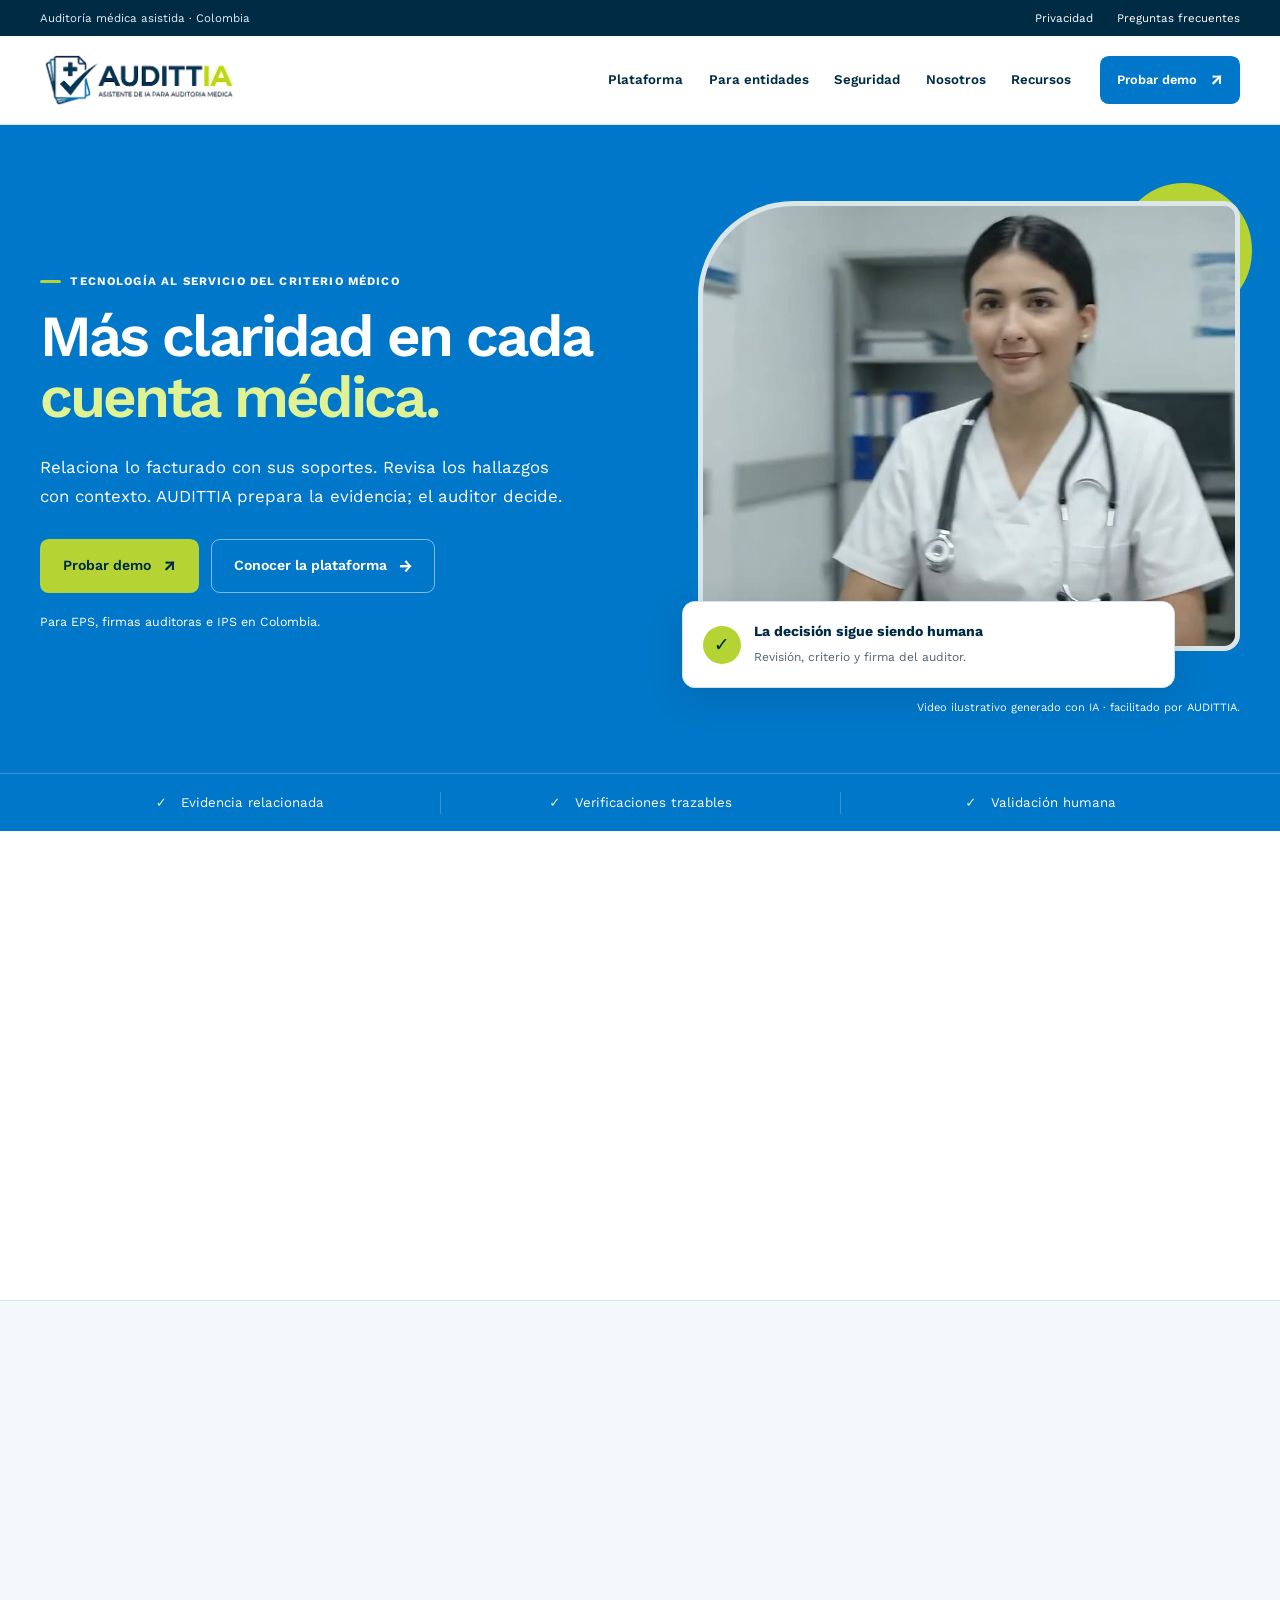
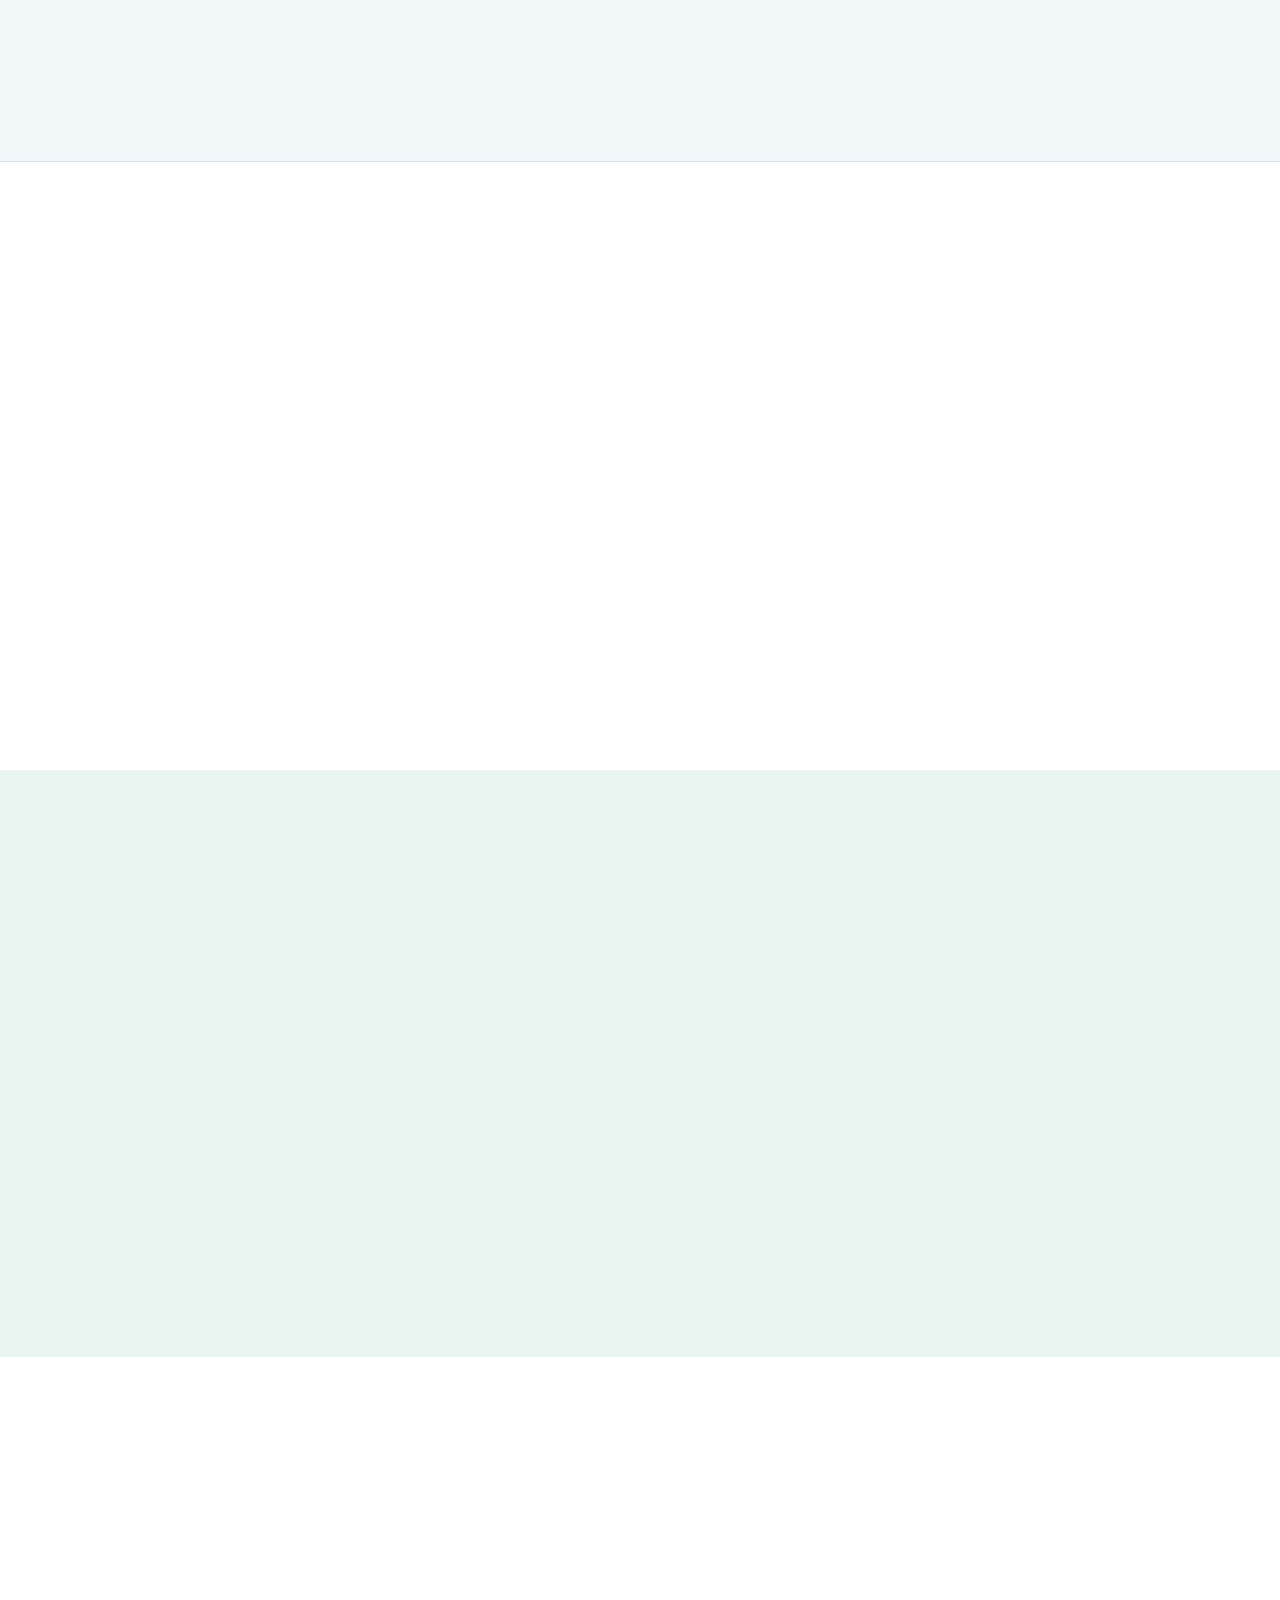
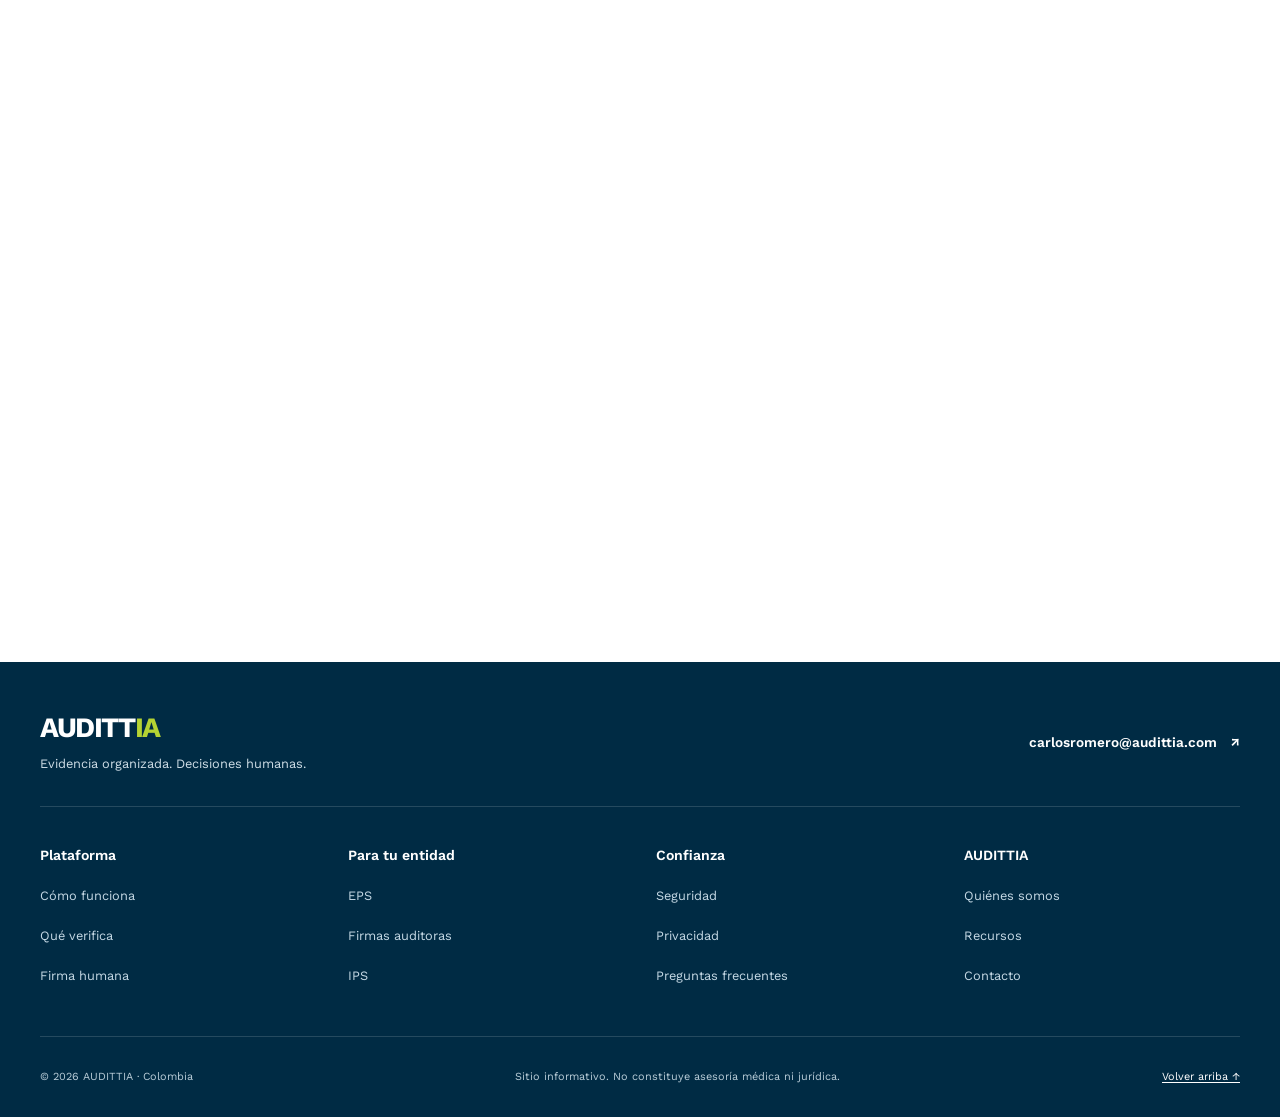
==== commit 8d8e1d28: "Contenido al 31/10: botón Probar demo, acceso a la plataforma, seguridad de la plataforma, modelo co" ====
--- a/index.html
+++ b/index.html
@@ -31,8 +31,9 @@
     <div class="contenedor encabezado__interior">
       <a class="marca" href="index.html" aria-label="AUDITTIA, página de inicio"><img src="assets/audittia-logo.png" width="412" height="123" alt="AUDITTIA, asistente de IA para auditoría médica"></a>
       <nav class="navegacion" aria-label="Navegación principal"><ul class="navegacion__lista"><li><a href="plataforma.html">Plataforma</a></li><li><a href="para-entidades.html">Para entidades</a></li><li><a href="seguridad.html">Seguridad</a></li><li><a href="nosotros.html">Nosotros</a></li><li><a href="recursos.html">Recursos</a></li></ul></nav>
-      <details class="menu-movil"><summary>Menú</summary><nav aria-label="Navegación móvil"><a href="plataforma.html">Plataforma</a><a href="para-entidades.html">Para entidades</a><a href="seguridad.html">Seguridad</a><a href="nosotros.html">Nosotros</a><a href="recursos.html">Recursos</a><a href="mailto:carlosromero@audittia.com">Contacto</a></nav></details>
-      <a class="boton boton--compacto" href="mailto:carlosromero@audittia.com">Conversemos <span aria-hidden="true">↗</span></a>
+      <details class="menu-movil"><summary>Menú</summary><nav aria-label="Navegación móvil"><a href="plataforma.html">Plataforma</a><a href="para-entidades.html">Para entidades</a><a href="seguridad.html">Seguridad</a><a href="nosotros.html">Nosotros</a><a href="recursos.html">Recursos</a><a href="mailto:carlosromero@audittia.com?subject=Solicitud%20de%20demo%20de%20AUDITTIA&body=Nombre%3A%0ACargo%3A%0AEntidad%3A%0ACuentas%20m%C3%A9dicas%20al%20mes%20%28aprox.%29%3A%0A%0ANo%20incluyas%20datos%20de%20pacientes.%0A">Probar demo</a><a href="mailto:carlosromero@audittia.com">Contacto</a></nav></details>
+      <!-- Activar cuando exista el servidor: <a class="boton boton--compacto" href="https://piloto.audittia.com">Ingresar</a> -->
+      <a class="boton boton--compacto" href="mailto:carlosromero@audittia.com?subject=Solicitud%20de%20demo%20de%20AUDITTIA&body=Nombre%3A%0ACargo%3A%0AEntidad%3A%0ACuentas%20m%C3%A9dicas%20al%20mes%20%28aprox.%29%3A%0A%0ANo%20incluyas%20datos%20de%20pacientes.%0A">Probar demo <span aria-hidden="true">↗</span></a>
     </div>
   </header>
   <main id="contenido-principal" tabindex="-1">
@@ -42,7 +43,7 @@
           <p class="etiqueta etiqueta--hero">Tecnología al servicio del criterio médico</p>
           <h1 id="titulo-principal">Más claridad en cada <span>cuenta médica.</span></h1>
           <p class="hero__resumen">Relaciona lo facturado con sus soportes. Revisa los hallazgos con contexto. AUDITTIA prepara la evidencia; el auditor decide.</p>
-          <div class="grupo-botones"><a class="boton boton--claro" href="mailto:carlosromero@audittia.com">Hablemos de tu equipo <span aria-hidden="true">↗</span></a><a class="boton boton--contorno-claro" href="plataforma.html">Conocer la plataforma <span aria-hidden="true">→</span></a></div>
+          <div class="grupo-botones"><a class="boton boton--claro" href="mailto:carlosromero@audittia.com?subject=Solicitud%20de%20demo%20de%20AUDITTIA&body=Nombre%3A%0ACargo%3A%0AEntidad%3A%0ACuentas%20m%C3%A9dicas%20al%20mes%20%28aprox.%29%3A%0A%0ANo%20incluyas%20datos%20de%20pacientes.%0A">Probar demo <span aria-hidden="true">↗</span></a><a class="boton boton--contorno-claro" href="plataforma.html">Conocer la plataforma <span aria-hidden="true">→</span></a></div>
           <p class="hero__nota">Para EPS, firmas auditoras e IPS en Colombia.</p>
         </div>
         <figure class="hero__visual">
@@ -73,9 +74,9 @@
       <div class="contenedor metodo-resumen">
         <div><p class="etiqueta">Un proceso conectado</p><h2 id="titulo-metodo">Del documento<br> a la decisión.</h2><p class="entradilla">Una revisión útil no termina al encontrar una diferencia. Debe mostrar de dónde viene y por qué merece atención.</p><a class="enlace-flecha" href="plataforma.html#metodo">Explora los siete pasos <span aria-hidden="true">→</span></a></div>
         <ol class="flujo-resumen">
-          <li><span class="flujo-resumen__numero">01</span><div><h3>Organiza el expediente</h3><p>Factura, historia clínica, órdenes y autorizaciones dentro de una misma revisión.</p></div></li>
-          <li><span class="flujo-resumen__numero">02</span><div><h3>Relaciona la evidencia</h3><p>Contrasta cobros y soportes para identificar posibles diferencias documentales, clínicas y tarifarias.</p></div></li>
-          <li><span class="flujo-resumen__numero">03</span><div><h3>Devuelve el control al auditor</h3><p>Un borrador con hallazgos y sustento. El profesional verifica, ajusta y firma.</p></div></li>
+          <li><span class="flujo-resumen__numero">01</span><div><h3>Carga el expediente</h3><p>Los PDF de la cuenta: factura, historia clínica, órdenes, autorizaciones y registros de enfermería, en una misma revisión.</p></div></li>
+          <li><span class="flujo-resumen__numero">02</span><div><h3>Verifica con reglas y citas</h3><p>Reglas del instructivo de auditoría contrastan cobros, soportes y tarifas. Cada lectura clínica se comprueba contra una cita del expediente.</p></div></li>
+          <li><span class="flujo-resumen__numero">03</span><div><h3>El auditor revisa, aprueba y firma</h3><p>Confirma, retira o corrige cada hallazgo. El informe definitivo se genera solo cuando el auditor lo aprueba.</p></div></li>
         </ol>
       </div>
     </section>
@@ -109,8 +110,9 @@
         <div><p class="etiqueta">Antes de empezar</p><h2 id="titulo-preguntas">Hablemos con claridad.</h2><p>El alcance de la plataforma, el papel del auditor y lo que necesitas para conversar con nosotros.</p><a class="enlace-flecha" href="recursos.html#preguntas">Todas las preguntas <span aria-hidden="true">→</span></a></div>
         <div class="preguntas" id="preguntas">
           <details><summary>¿AUDITTIA reemplaza al auditor médico?</summary><div class="pregunta__respuesta"><p>No. Prepara verificaciones y un borrador. El auditor revisa los hallazgos, incorpora el contexto y mantiene la decisión y la firma.</p></div></details>
-          <details><summary>¿Cómo se manejan los datos sensibles?</summary><div class="pregunta__respuesta"><p>Antes de usar expedientes reales deben definirse y validarse los controles técnicos, los proveedores y las condiciones de tratamiento. Consulta el <a href="seguridad.html">alcance de seguridad</a>. Este sitio no recibe documentos de pacientes.</p></div></details>
+          <details><summary>¿Cómo se manejan los datos sensibles?</summary><div class="pregunta__respuesta"><p>El motor sustituye los identificadores antes del análisis y bloquea cualquier envío a la IA en el que detecte un dato personal. El proveedor de IA tiene activada la retención cero para las funciones que usamos. Cada entidad ve solo su información, y antes del primer cliente se acuerdan por escrito las condiciones de tratamiento. Consulta el <a href="seguridad.html">detalle de seguridad</a>. Este sitio no recibe documentos de pacientes.</p></div></details>
           <details id="ahorro-tiempo"><summary>¿Cuánto tiempo puede ahorrar mi equipo?</summary><div class="pregunta__respuesta"><p>Depende del tipo de cuenta, sus soportes y el proceso actual. No publicamos porcentajes sin mediciones verificadas. Podemos conversar sobre qué parte de tu flujo necesita apoyo.</p></div></details>
+          <details><summary>¿Cómo pruebo la plataforma?</summary><div class="pregunta__respuesta"><p>Con la demo: un acceso de 7 días, por invitación, a cuentas inventadas ya auditadas. Recorres el flujo completo, desde la bandeja hasta la aprobación, y descargas un informe marcado como demostración. <a href="mailto:carlosromero@audittia.com?subject=Solicitud%20de%20demo%20de%20AUDITTIA&body=Nombre%3A%0ACargo%3A%0AEntidad%3A%0ACuentas%20m%C3%A9dicas%20al%20mes%20%28aprox.%29%3A%0A%0ANo%20incluyas%20datos%20de%20pacientes.%0A">Solicita la demo por correo</a>.</p></div></details>
           <details><summary>¿Qué debo compartir en el primer contacto?</summary><div class="pregunta__respuesta"><p>El tipo de entidad, el tamaño del equipo y una descripción general del proceso. No envíes historias clínicas, datos personales de pacientes ni expedientes por este canal.</p></div></details>
         </div>
       </div>
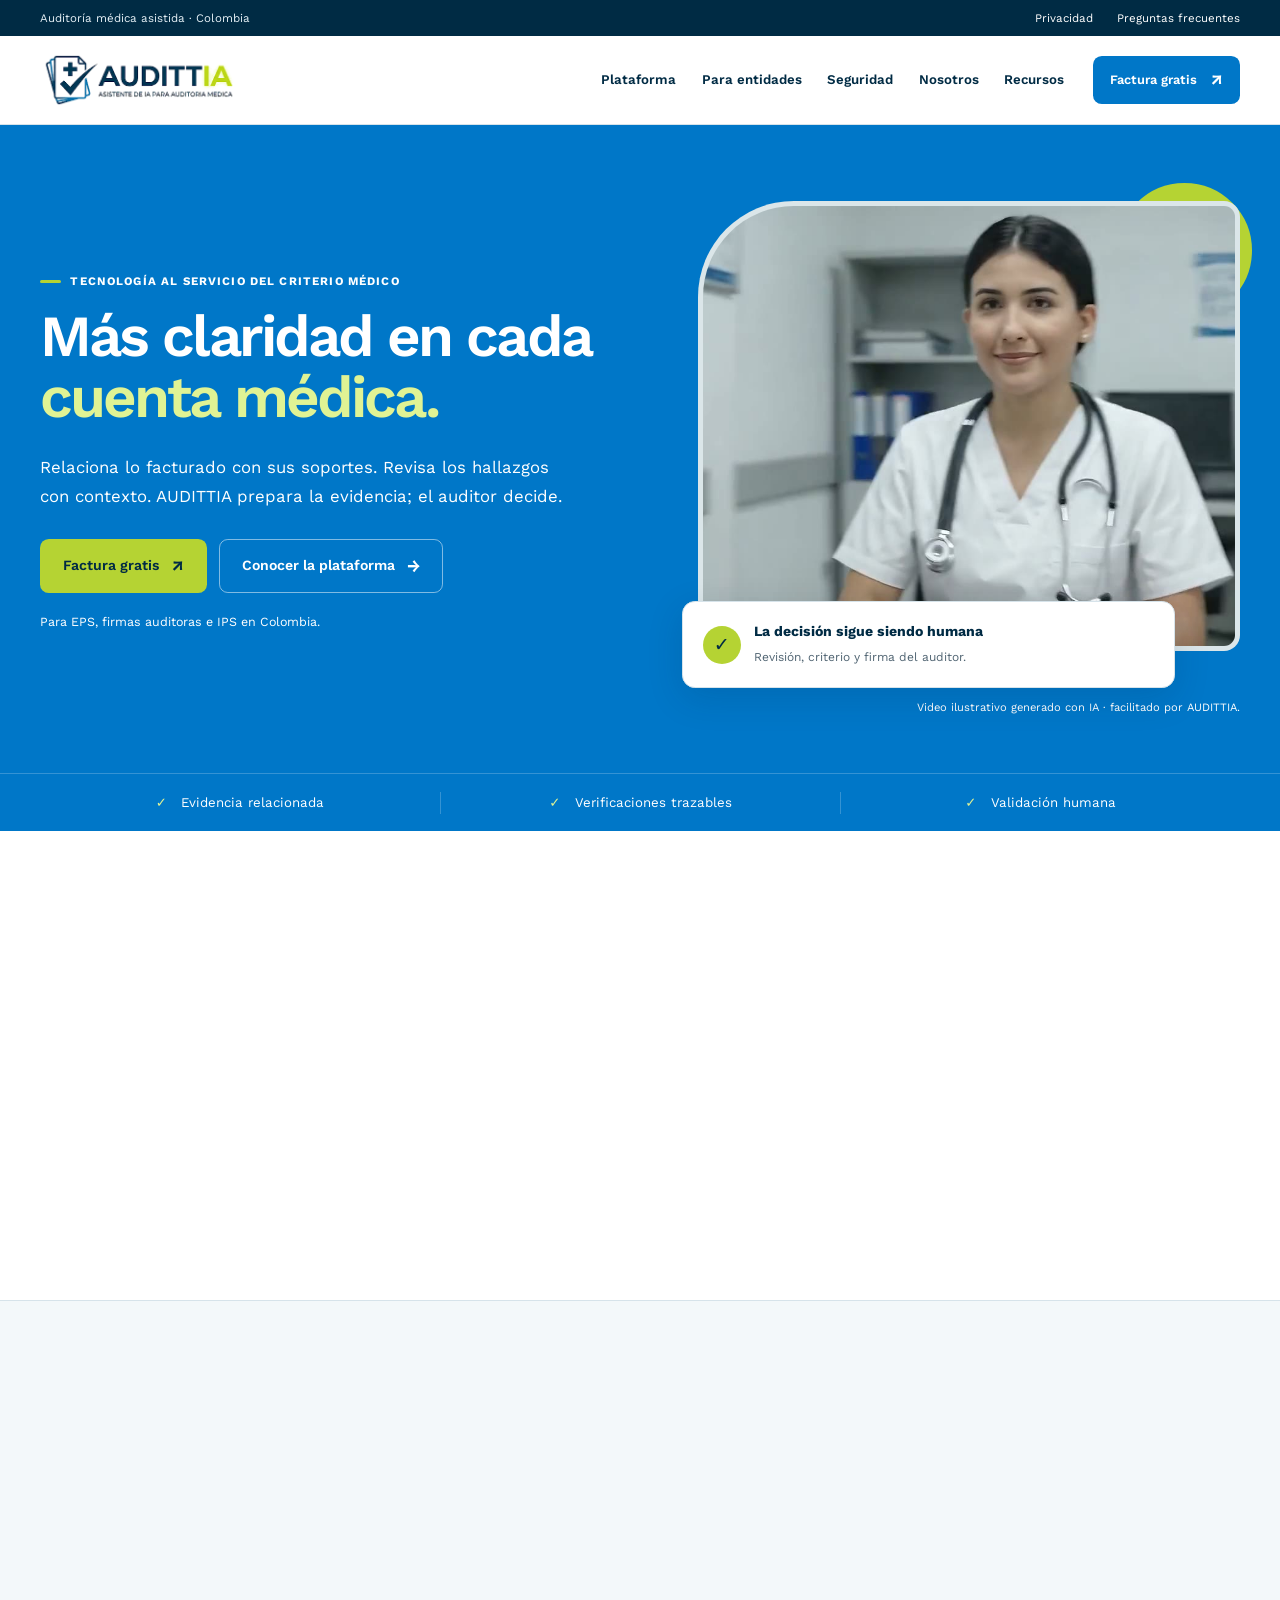
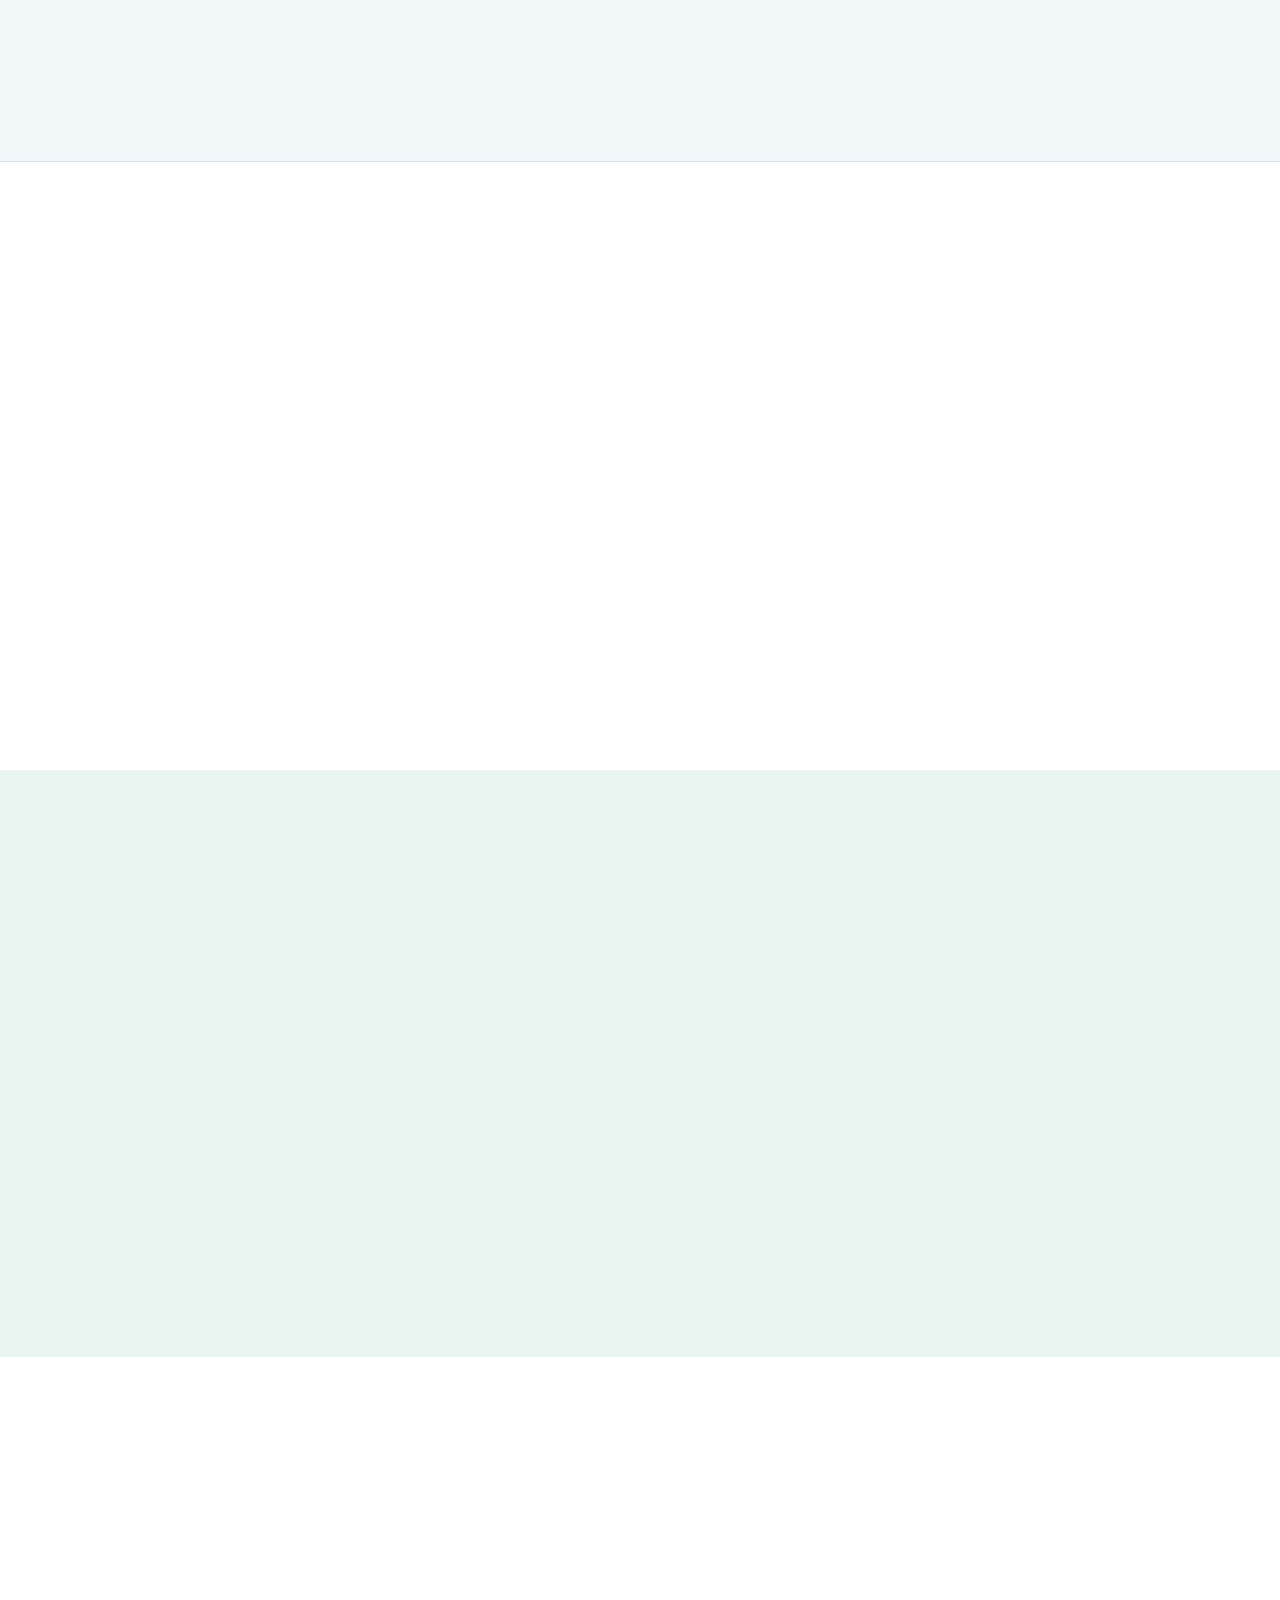
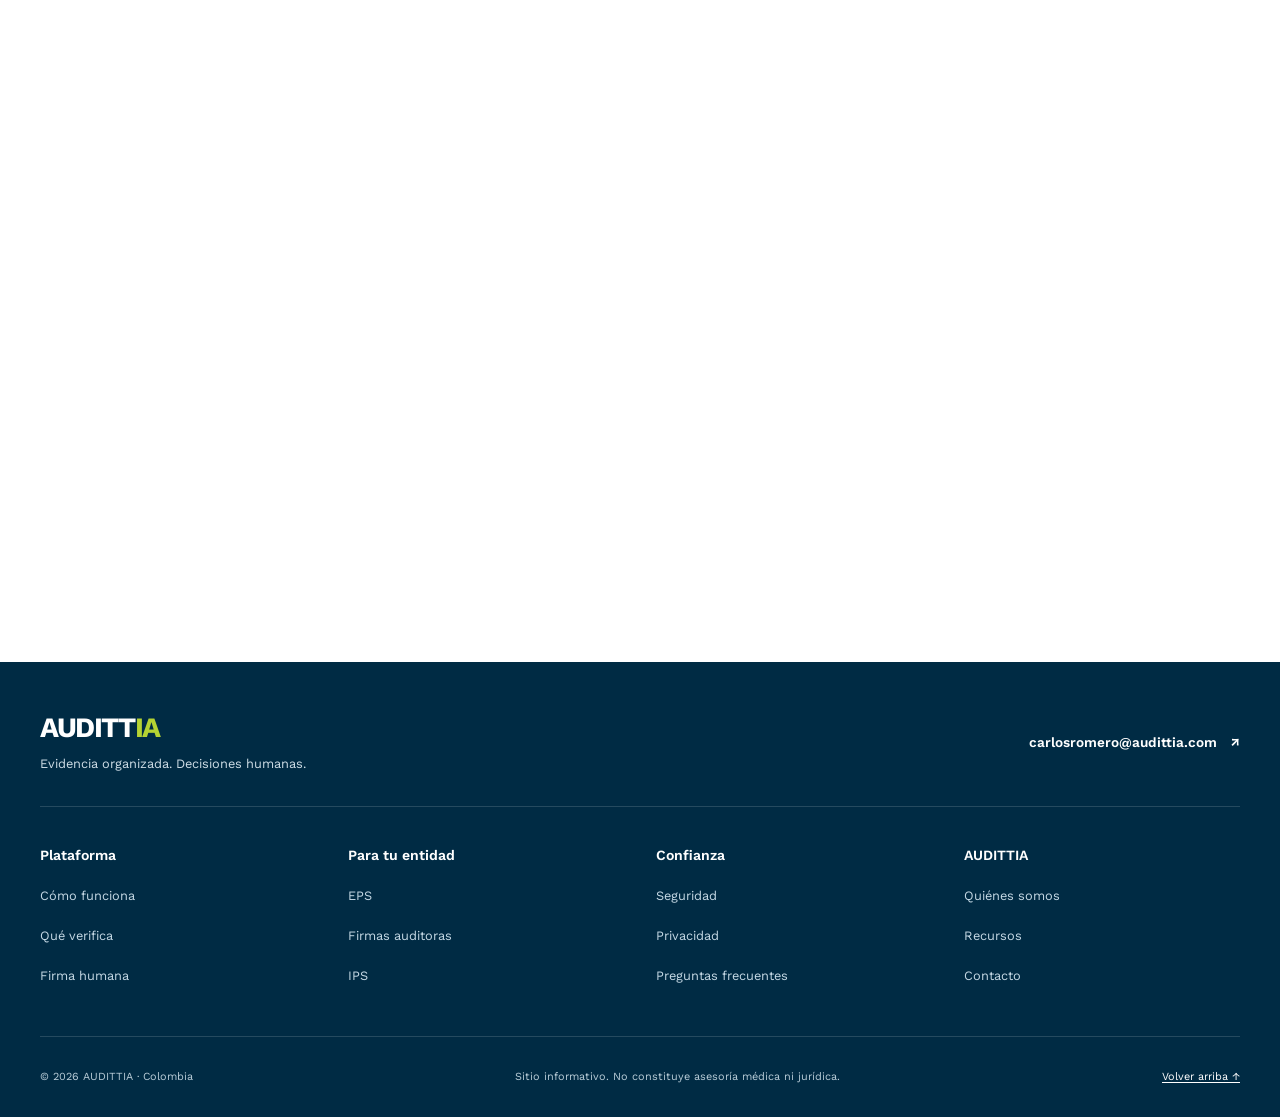
==== commit 2998de18: "La prueba gratuita es una factura real con acuerdo de datos; la demo pasa a ser un tutorial Co-Autho" ====
--- a/index.html
+++ b/index.html
@@ -31,9 +31,9 @@
     <div class="contenedor encabezado__interior">
       <a class="marca" href="index.html" aria-label="AUDITTIA, página de inicio"><img src="assets/audittia-logo.png" width="412" height="123" alt="AUDITTIA, asistente de IA para auditoría médica"></a>
       <nav class="navegacion" aria-label="Navegación principal"><ul class="navegacion__lista"><li><a href="plataforma.html">Plataforma</a></li><li><a href="para-entidades.html">Para entidades</a></li><li><a href="seguridad.html">Seguridad</a></li><li><a href="nosotros.html">Nosotros</a></li><li><a href="recursos.html">Recursos</a></li></ul></nav>
-      <details class="menu-movil"><summary>Menú</summary><nav aria-label="Navegación móvil"><a href="plataforma.html">Plataforma</a><a href="para-entidades.html">Para entidades</a><a href="seguridad.html">Seguridad</a><a href="nosotros.html">Nosotros</a><a href="recursos.html">Recursos</a><a href="mailto:carlosromero@audittia.com?subject=Solicitud%20de%20demo%20de%20AUDITTIA&body=Nombre%3A%0ACargo%3A%0AEntidad%3A%0ACuentas%20m%C3%A9dicas%20al%20mes%20%28aprox.%29%3A%0A%0ANo%20incluyas%20datos%20de%20pacientes.%0A">Probar demo</a><a href="mailto:carlosromero@audittia.com">Contacto</a></nav></details>
+      <details class="menu-movil"><summary>Menú</summary><nav aria-label="Navegación móvil"><a href="plataforma.html">Plataforma</a><a href="para-entidades.html">Para entidades</a><a href="seguridad.html">Seguridad</a><a href="nosotros.html">Nosotros</a><a href="recursos.html">Recursos</a><a href="mailto:carlosromero@audittia.com?subject=Solicitud%20de%20factura%20gratis%20%E2%80%94%20AUDITTIA&body=Nombre%3A%0ACargo%3A%0AEntidad%3A%0ACuentas%20m%C3%A9dicas%20al%20mes%20%28aprox.%29%3A%0A%0ANo%20adjuntes%20la%20factura%20ni%20datos%20de%20pacientes%3A%20antes%20firmamos%20un%20acuerdo%20de%20tratamiento%20de%20datos.%0A">Factura gratis</a><a href="mailto:carlosromero@audittia.com">Contacto</a></nav></details>
       <!-- Activar cuando exista el servidor: <a class="boton boton--compacto" href="https://piloto.audittia.com">Ingresar</a> -->
-      <a class="boton boton--compacto" href="mailto:carlosromero@audittia.com?subject=Solicitud%20de%20demo%20de%20AUDITTIA&body=Nombre%3A%0ACargo%3A%0AEntidad%3A%0ACuentas%20m%C3%A9dicas%20al%20mes%20%28aprox.%29%3A%0A%0ANo%20incluyas%20datos%20de%20pacientes.%0A">Probar demo <span aria-hidden="true">↗</span></a>
+      <a class="boton boton--compacto" href="mailto:carlosromero@audittia.com?subject=Solicitud%20de%20factura%20gratis%20%E2%80%94%20AUDITTIA&body=Nombre%3A%0ACargo%3A%0AEntidad%3A%0ACuentas%20m%C3%A9dicas%20al%20mes%20%28aprox.%29%3A%0A%0ANo%20adjuntes%20la%20factura%20ni%20datos%20de%20pacientes%3A%20antes%20firmamos%20un%20acuerdo%20de%20tratamiento%20de%20datos.%0A">Factura gratis <span aria-hidden="true">↗</span></a>
     </div>
   </header>
   <main id="contenido-principal" tabindex="-1">
@@ -43,7 +43,7 @@
           <p class="etiqueta etiqueta--hero">Tecnología al servicio del criterio médico</p>
           <h1 id="titulo-principal">Más claridad en cada <span>cuenta médica.</span></h1>
           <p class="hero__resumen">Relaciona lo facturado con sus soportes. Revisa los hallazgos con contexto. AUDITTIA prepara la evidencia; el auditor decide.</p>
-          <div class="grupo-botones"><a class="boton boton--claro" href="mailto:carlosromero@audittia.com?subject=Solicitud%20de%20demo%20de%20AUDITTIA&body=Nombre%3A%0ACargo%3A%0AEntidad%3A%0ACuentas%20m%C3%A9dicas%20al%20mes%20%28aprox.%29%3A%0A%0ANo%20incluyas%20datos%20de%20pacientes.%0A">Probar demo <span aria-hidden="true">↗</span></a><a class="boton boton--contorno-claro" href="plataforma.html">Conocer la plataforma <span aria-hidden="true">→</span></a></div>
+          <div class="grupo-botones"><a class="boton boton--claro" href="mailto:carlosromero@audittia.com?subject=Solicitud%20de%20factura%20gratis%20%E2%80%94%20AUDITTIA&body=Nombre%3A%0ACargo%3A%0AEntidad%3A%0ACuentas%20m%C3%A9dicas%20al%20mes%20%28aprox.%29%3A%0A%0ANo%20adjuntes%20la%20factura%20ni%20datos%20de%20pacientes%3A%20antes%20firmamos%20un%20acuerdo%20de%20tratamiento%20de%20datos.%0A">Factura gratis <span aria-hidden="true">↗</span></a><a class="boton boton--contorno-claro" href="plataforma.html">Conocer la plataforma <span aria-hidden="true">→</span></a></div>
           <p class="hero__nota">Para EPS, firmas auditoras e IPS en Colombia.</p>
         </div>
         <figure class="hero__visual">
@@ -112,7 +112,7 @@
           <details><summary>¿AUDITTIA reemplaza al auditor médico?</summary><div class="pregunta__respuesta"><p>No. Prepara verificaciones y un borrador. El auditor revisa los hallazgos, incorpora el contexto y mantiene la decisión y la firma.</p></div></details>
           <details><summary>¿Cómo se manejan los datos sensibles?</summary><div class="pregunta__respuesta"><p>El motor sustituye los identificadores antes del análisis y bloquea cualquier envío a la IA en el que detecte un dato personal. El proveedor de IA tiene activada la retención cero para las funciones que usamos. Cada entidad ve solo su información, y antes del primer cliente se acuerdan por escrito las condiciones de tratamiento. Consulta el <a href="seguridad.html">detalle de seguridad</a>. Este sitio no recibe documentos de pacientes.</p></div></details>
           <details id="ahorro-tiempo"><summary>¿Cuánto tiempo puede ahorrar mi equipo?</summary><div class="pregunta__respuesta"><p>Depende del tipo de cuenta, sus soportes y el proceso actual. No publicamos porcentajes sin mediciones verificadas. Podemos conversar sobre qué parte de tu flujo necesita apoyo.</p></div></details>
-          <details><summary>¿Cómo pruebo la plataforma?</summary><div class="pregunta__respuesta"><p>Con la demo: un acceso de 7 días, por invitación, a cuentas inventadas ya auditadas. Recorres el flujo completo, desde la bandeja hasta la aprobación, y descargas un informe marcado como demostración. <a href="mailto:carlosromero@audittia.com?subject=Solicitud%20de%20demo%20de%20AUDITTIA&body=Nombre%3A%0ACargo%3A%0AEntidad%3A%0ACuentas%20m%C3%A9dicas%20al%20mes%20%28aprox.%29%3A%0A%0ANo%20incluyas%20datos%20de%20pacientes.%0A">Solicita la demo por correo</a>.</p></div></details>
+          <details><summary>¿Cómo pruebo la plataforma?</summary><div class="pregunta__respuesta"><p>Con una factura tuya, gratis: la auditamos completa, con su contrato, soportes y anexos, y recibes el informe para compararlo con el de tu equipo. Antes firmamos un acuerdo de tratamiento de datos; no envíes la factura por correo. <a href="mailto:carlosromero@audittia.com?subject=Solicitud%20de%20factura%20gratis%20%E2%80%94%20AUDITTIA&body=Nombre%3A%0ACargo%3A%0AEntidad%3A%0ACuentas%20m%C3%A9dicas%20al%20mes%20%28aprox.%29%3A%0A%0ANo%20adjuntes%20la%20factura%20ni%20datos%20de%20pacientes%3A%20antes%20firmamos%20un%20acuerdo%20de%20tratamiento%20de%20datos.%0A">Solicítala por correo</a>. Para aprender a usar la plataforma está el tutorial: cuentas inventadas en las que practicas cuando quieras, desde la bandeja hasta la aprobación. <a href="mailto:carlosromero@audittia.com?subject=Acceso%20al%20tutorial%20de%20AUDITTIA&body=Nombre%3A%0ACargo%3A%0AEntidad%3A%0ACuentas%20m%C3%A9dicas%20al%20mes%20%28aprox.%29%3A%0A%0ANo%20incluyas%20datos%20de%20pacientes.%0A">Pide tu acceso al tutorial</a>.</p></div></details>
           <details><summary>¿Qué debo compartir en el primer contacto?</summary><div class="pregunta__respuesta"><p>El tipo de entidad, el tamaño del equipo y una descripción general del proceso. No envíes historias clínicas, datos personales de pacientes ni expedientes por este canal.</p></div></details>
         </div>
       </div>
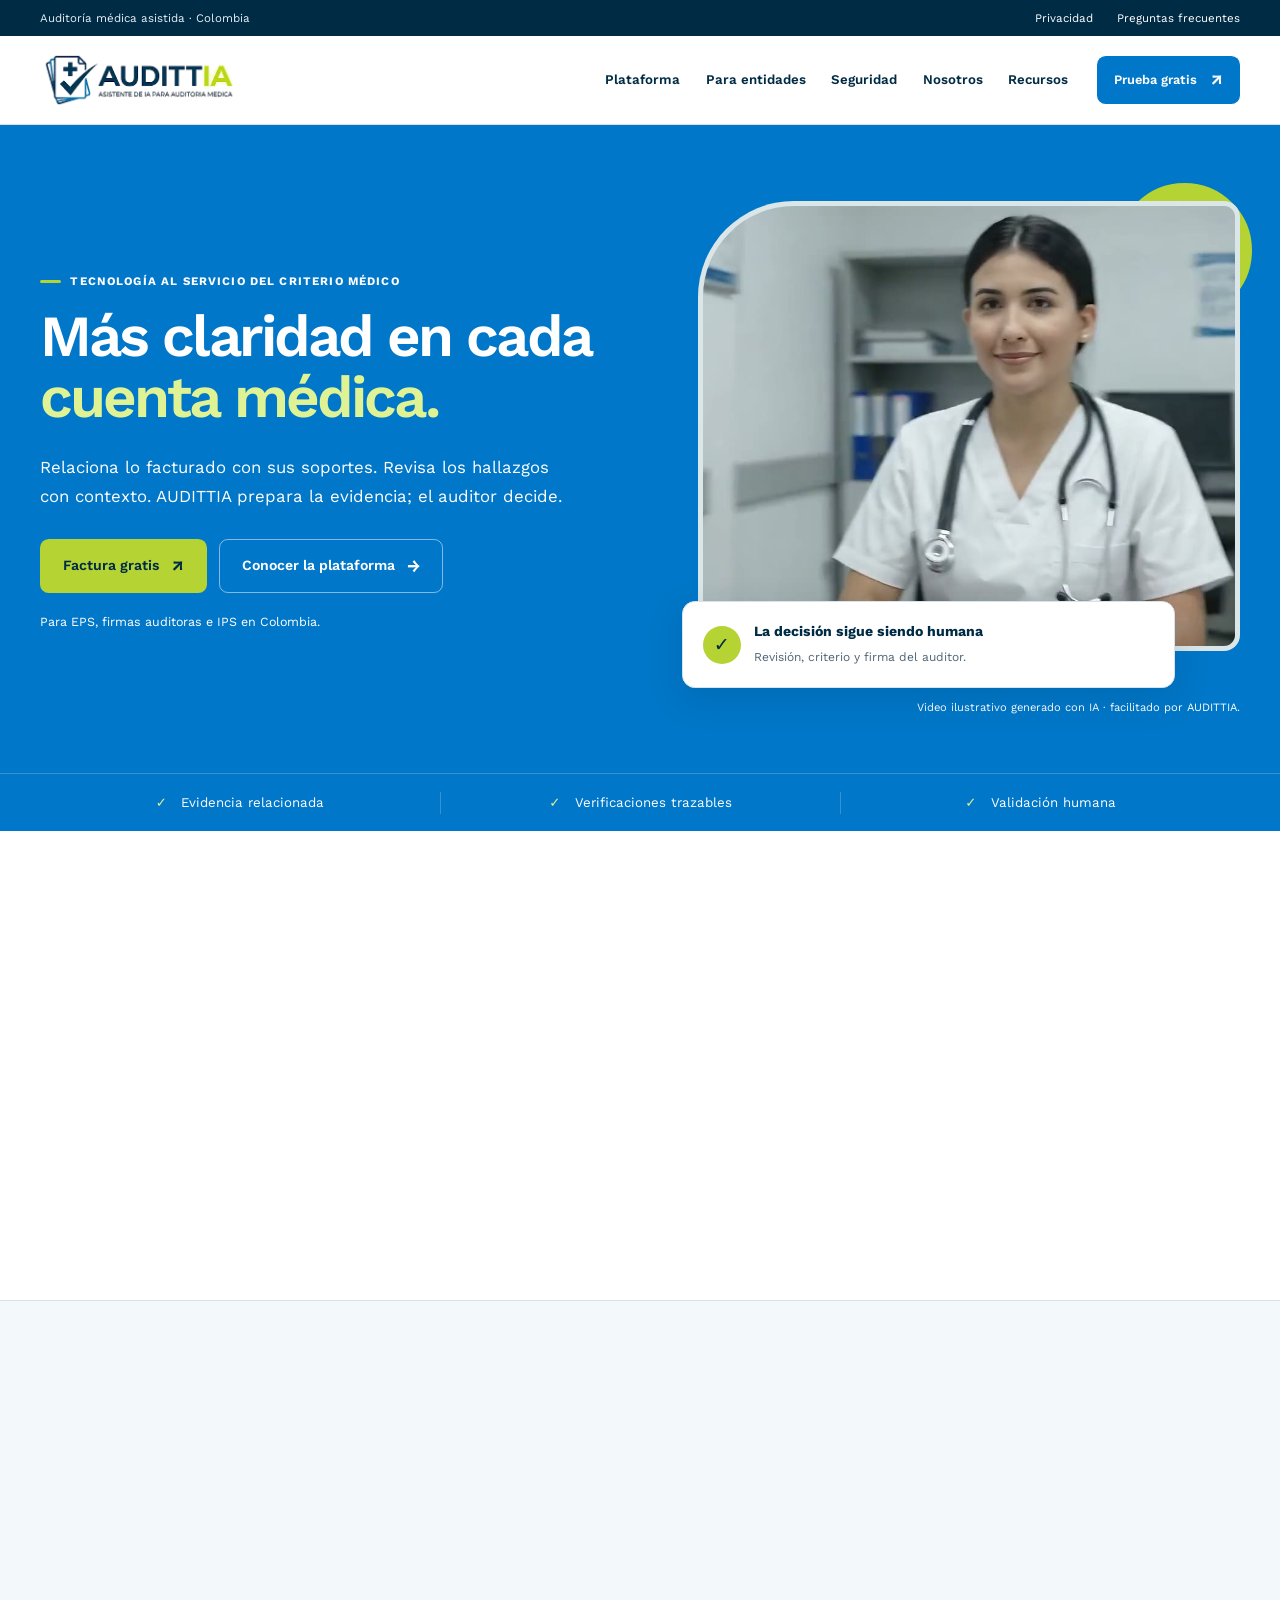
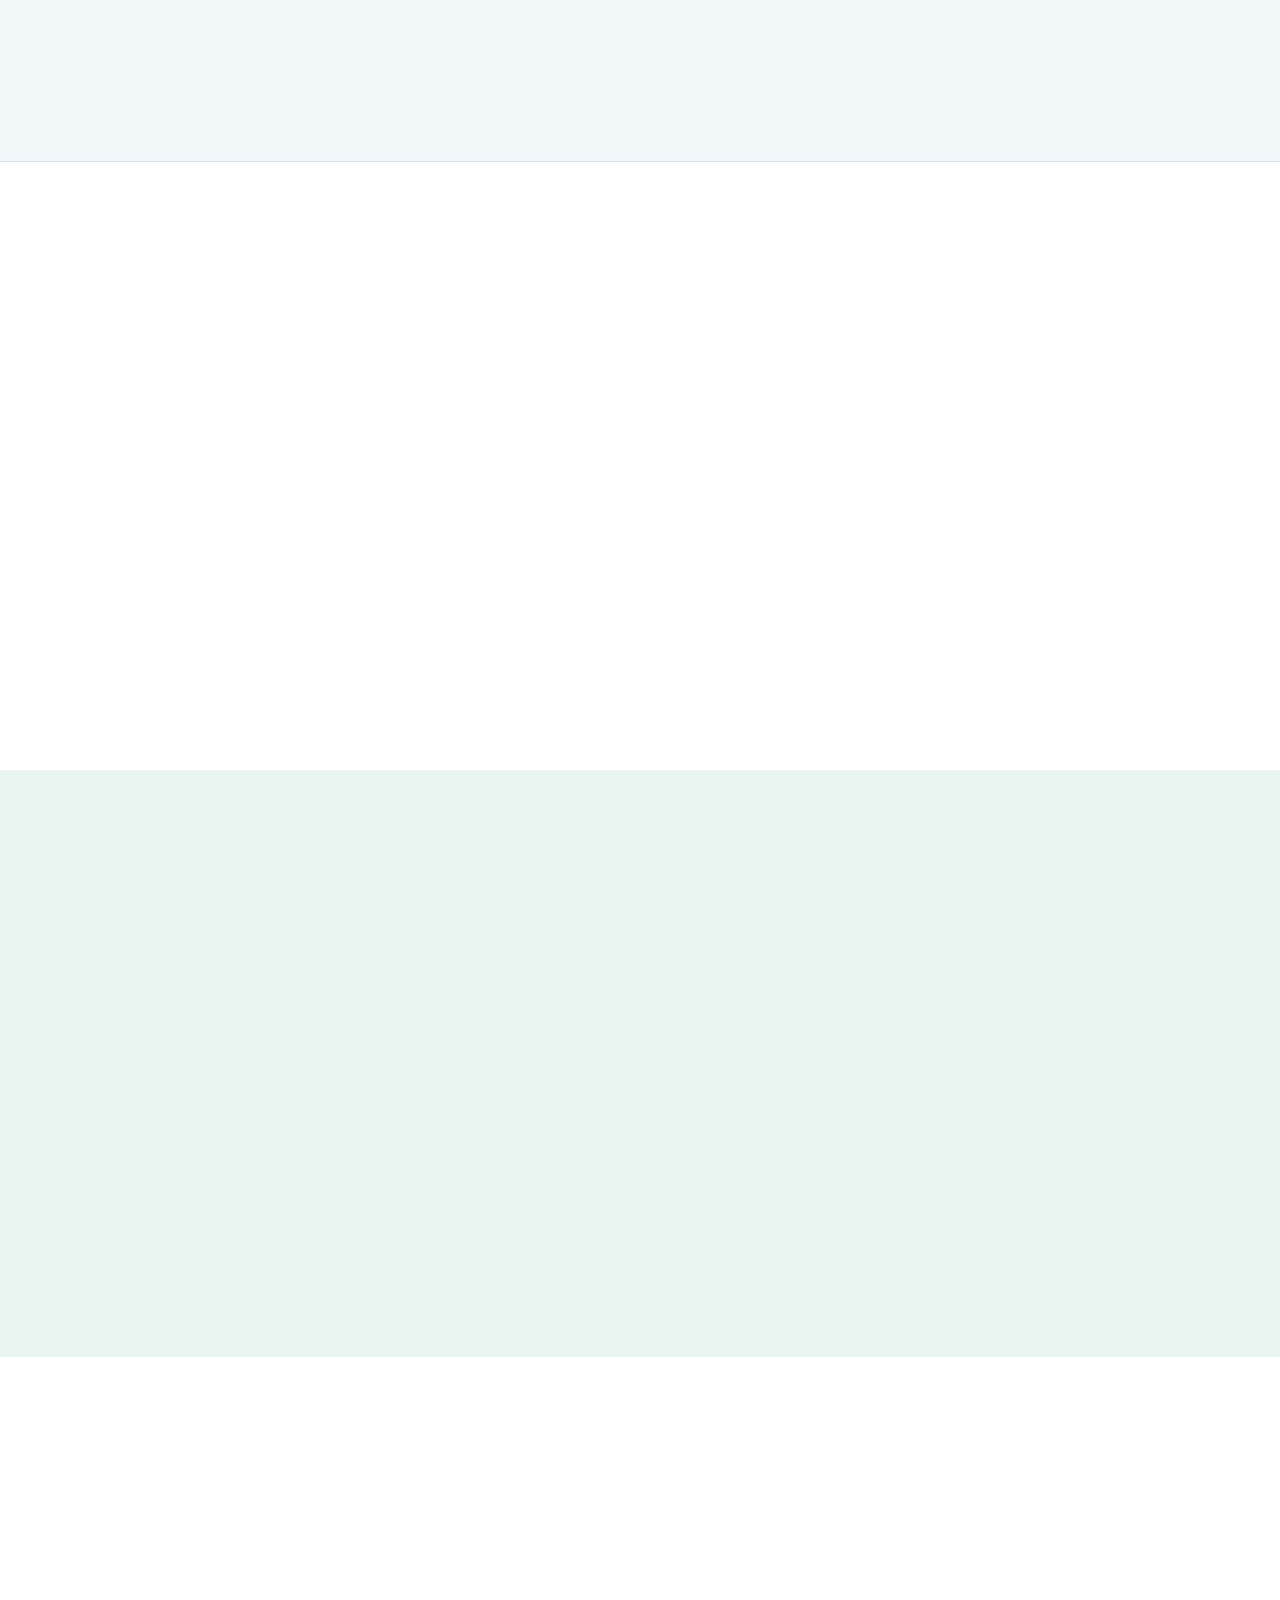
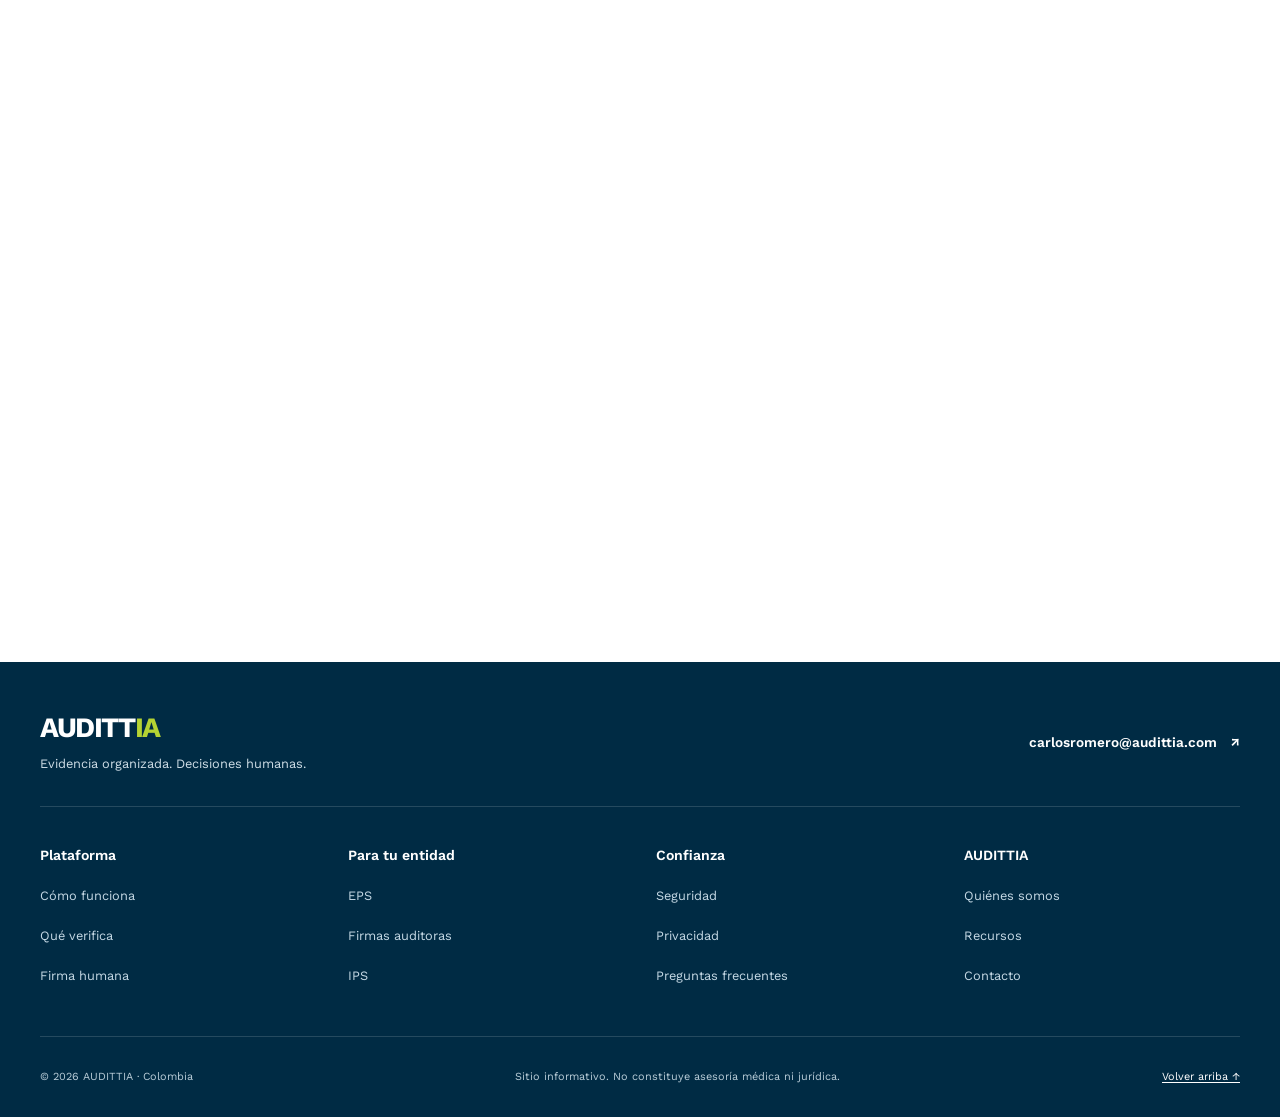
==== commit 73aa1551: "El botón del encabezado dice «Prueba gratis» Co-Authored-By: Claude Opus 5.5 <noreply@anthropic.com>" ====
--- a/index.html
+++ b/index.html
@@ -31,9 +31,9 @@
     <div class="contenedor encabezado__interior">
       <a class="marca" href="index.html" aria-label="AUDITTIA, página de inicio"><img src="assets/audittia-logo.png" width="412" height="123" alt="AUDITTIA, asistente de IA para auditoría médica"></a>
       <nav class="navegacion" aria-label="Navegación principal"><ul class="navegacion__lista"><li><a href="plataforma.html">Plataforma</a></li><li><a href="para-entidades.html">Para entidades</a></li><li><a href="seguridad.html">Seguridad</a></li><li><a href="nosotros.html">Nosotros</a></li><li><a href="recursos.html">Recursos</a></li></ul></nav>
-      <details class="menu-movil"><summary>Menú</summary><nav aria-label="Navegación móvil"><a href="plataforma.html">Plataforma</a><a href="para-entidades.html">Para entidades</a><a href="seguridad.html">Seguridad</a><a href="nosotros.html">Nosotros</a><a href="recursos.html">Recursos</a><a href="mailto:carlosromero@audittia.com?subject=Solicitud%20de%20factura%20gratis%20%E2%80%94%20AUDITTIA&body=Nombre%3A%0ACargo%3A%0AEntidad%3A%0ACuentas%20m%C3%A9dicas%20al%20mes%20%28aprox.%29%3A%0A%0ANo%20adjuntes%20la%20factura%20ni%20datos%20de%20pacientes%3A%20antes%20firmamos%20un%20acuerdo%20de%20tratamiento%20de%20datos.%0A">Factura gratis</a><a href="mailto:carlosromero@audittia.com">Contacto</a></nav></details>
+      <details class="menu-movil"><summary>Menú</summary><nav aria-label="Navegación móvil"><a href="plataforma.html">Plataforma</a><a href="para-entidades.html">Para entidades</a><a href="seguridad.html">Seguridad</a><a href="nosotros.html">Nosotros</a><a href="recursos.html">Recursos</a><a href="factura-gratis.html">Prueba gratis</a><a href="mailto:carlosromero@audittia.com">Contacto</a></nav></details>
       <!-- Activar cuando exista el servidor: <a class="boton boton--compacto" href="https://piloto.audittia.com">Ingresar</a> -->
-      <a class="boton boton--compacto" href="mailto:carlosromero@audittia.com?subject=Solicitud%20de%20factura%20gratis%20%E2%80%94%20AUDITTIA&body=Nombre%3A%0ACargo%3A%0AEntidad%3A%0ACuentas%20m%C3%A9dicas%20al%20mes%20%28aprox.%29%3A%0A%0ANo%20adjuntes%20la%20factura%20ni%20datos%20de%20pacientes%3A%20antes%20firmamos%20un%20acuerdo%20de%20tratamiento%20de%20datos.%0A">Factura gratis <span aria-hidden="true">↗</span></a>
+      <a class="boton boton--compacto" href="factura-gratis.html">Prueba gratis <span aria-hidden="true">↗</span></a>
     </div>
   </header>
   <main id="contenido-principal" tabindex="-1">
@@ -43,7 +43,7 @@
           <p class="etiqueta etiqueta--hero">Tecnología al servicio del criterio médico</p>
           <h1 id="titulo-principal">Más claridad en cada <span>cuenta médica.</span></h1>
           <p class="hero__resumen">Relaciona lo facturado con sus soportes. Revisa los hallazgos con contexto. AUDITTIA prepara la evidencia; el auditor decide.</p>
-          <div class="grupo-botones"><a class="boton boton--claro" href="mailto:carlosromero@audittia.com?subject=Solicitud%20de%20factura%20gratis%20%E2%80%94%20AUDITTIA&body=Nombre%3A%0ACargo%3A%0AEntidad%3A%0ACuentas%20m%C3%A9dicas%20al%20mes%20%28aprox.%29%3A%0A%0ANo%20adjuntes%20la%20factura%20ni%20datos%20de%20pacientes%3A%20antes%20firmamos%20un%20acuerdo%20de%20tratamiento%20de%20datos.%0A">Factura gratis <span aria-hidden="true">↗</span></a><a class="boton boton--contorno-claro" href="plataforma.html">Conocer la plataforma <span aria-hidden="true">→</span></a></div>
+          <div class="grupo-botones"><a class="boton boton--claro" href="factura-gratis.html">Factura gratis <span aria-hidden="true">↗</span></a><a class="boton boton--contorno-claro" href="plataforma.html">Conocer la plataforma <span aria-hidden="true">→</span></a></div>
           <p class="hero__nota">Para EPS, firmas auditoras e IPS en Colombia.</p>
         </div>
         <figure class="hero__visual">
@@ -112,7 +112,7 @@
           <details><summary>¿AUDITTIA reemplaza al auditor médico?</summary><div class="pregunta__respuesta"><p>No. Prepara verificaciones y un borrador. El auditor revisa los hallazgos, incorpora el contexto y mantiene la decisión y la firma.</p></div></details>
           <details><summary>¿Cómo se manejan los datos sensibles?</summary><div class="pregunta__respuesta"><p>El motor sustituye los identificadores antes del análisis y bloquea cualquier envío a la IA en el que detecte un dato personal. El proveedor de IA tiene activada la retención cero para las funciones que usamos. Cada entidad ve solo su información, y antes del primer cliente se acuerdan por escrito las condiciones de tratamiento. Consulta el <a href="seguridad.html">detalle de seguridad</a>. Este sitio no recibe documentos de pacientes.</p></div></details>
           <details id="ahorro-tiempo"><summary>¿Cuánto tiempo puede ahorrar mi equipo?</summary><div class="pregunta__respuesta"><p>Depende del tipo de cuenta, sus soportes y el proceso actual. No publicamos porcentajes sin mediciones verificadas. Podemos conversar sobre qué parte de tu flujo necesita apoyo.</p></div></details>
-          <details><summary>¿Cómo pruebo la plataforma?</summary><div class="pregunta__respuesta"><p>Con una factura tuya, gratis: la auditamos completa, con su contrato, soportes y anexos, y recibes el informe para compararlo con el de tu equipo. Antes firmamos un acuerdo de tratamiento de datos; no envíes la factura por correo. <a href="mailto:carlosromero@audittia.com?subject=Solicitud%20de%20factura%20gratis%20%E2%80%94%20AUDITTIA&body=Nombre%3A%0ACargo%3A%0AEntidad%3A%0ACuentas%20m%C3%A9dicas%20al%20mes%20%28aprox.%29%3A%0A%0ANo%20adjuntes%20la%20factura%20ni%20datos%20de%20pacientes%3A%20antes%20firmamos%20un%20acuerdo%20de%20tratamiento%20de%20datos.%0A">Solicítala por correo</a>. Para aprender a usar la plataforma está el tutorial: cuentas inventadas en las que practicas cuando quieras, desde la bandeja hasta la aprobación. <a href="mailto:carlosromero@audittia.com?subject=Acceso%20al%20tutorial%20de%20AUDITTIA&body=Nombre%3A%0ACargo%3A%0AEntidad%3A%0ACuentas%20m%C3%A9dicas%20al%20mes%20%28aprox.%29%3A%0A%0ANo%20incluyas%20datos%20de%20pacientes.%0A">Pide tu acceso al tutorial</a>.</p></div></details>
+          <details><summary>¿Cómo pruebo la plataforma?</summary><div class="pregunta__respuesta"><p>Con una factura tuya, gratis: la auditamos completa, con su contrato, soportes y anexos, y recibes el informe para compararlo con el de tu equipo. Antes firmamos un acuerdo de tratamiento de datos; no envíes la factura por correo. <a href="factura-gratis.html">Mira cómo solicitarla</a>. Para aprender a usar la plataforma está el tutorial: cuentas inventadas en las que practicas cuando quieras, desde la bandeja hasta la aprobación. <a href="mailto:carlosromero@audittia.com?subject=Acceso%20al%20tutorial%20de%20AUDITTIA&body=Nombre%3A%0ACargo%3A%0AEntidad%3A%0ACuentas%20m%C3%A9dicas%20al%20mes%20%28aprox.%29%3A%0A%0ANo%20incluyas%20datos%20de%20pacientes.%0A">Pide tu acceso al tutorial</a>.</p></div></details>
           <details><summary>¿Qué debo compartir en el primer contacto?</summary><div class="pregunta__respuesta"><p>El tipo de entidad, el tamaño del equipo y una descripción general del proceso. No envíes historias clínicas, datos personales de pacientes ni expedientes por este canal.</p></div></details>
         </div>
       </div>
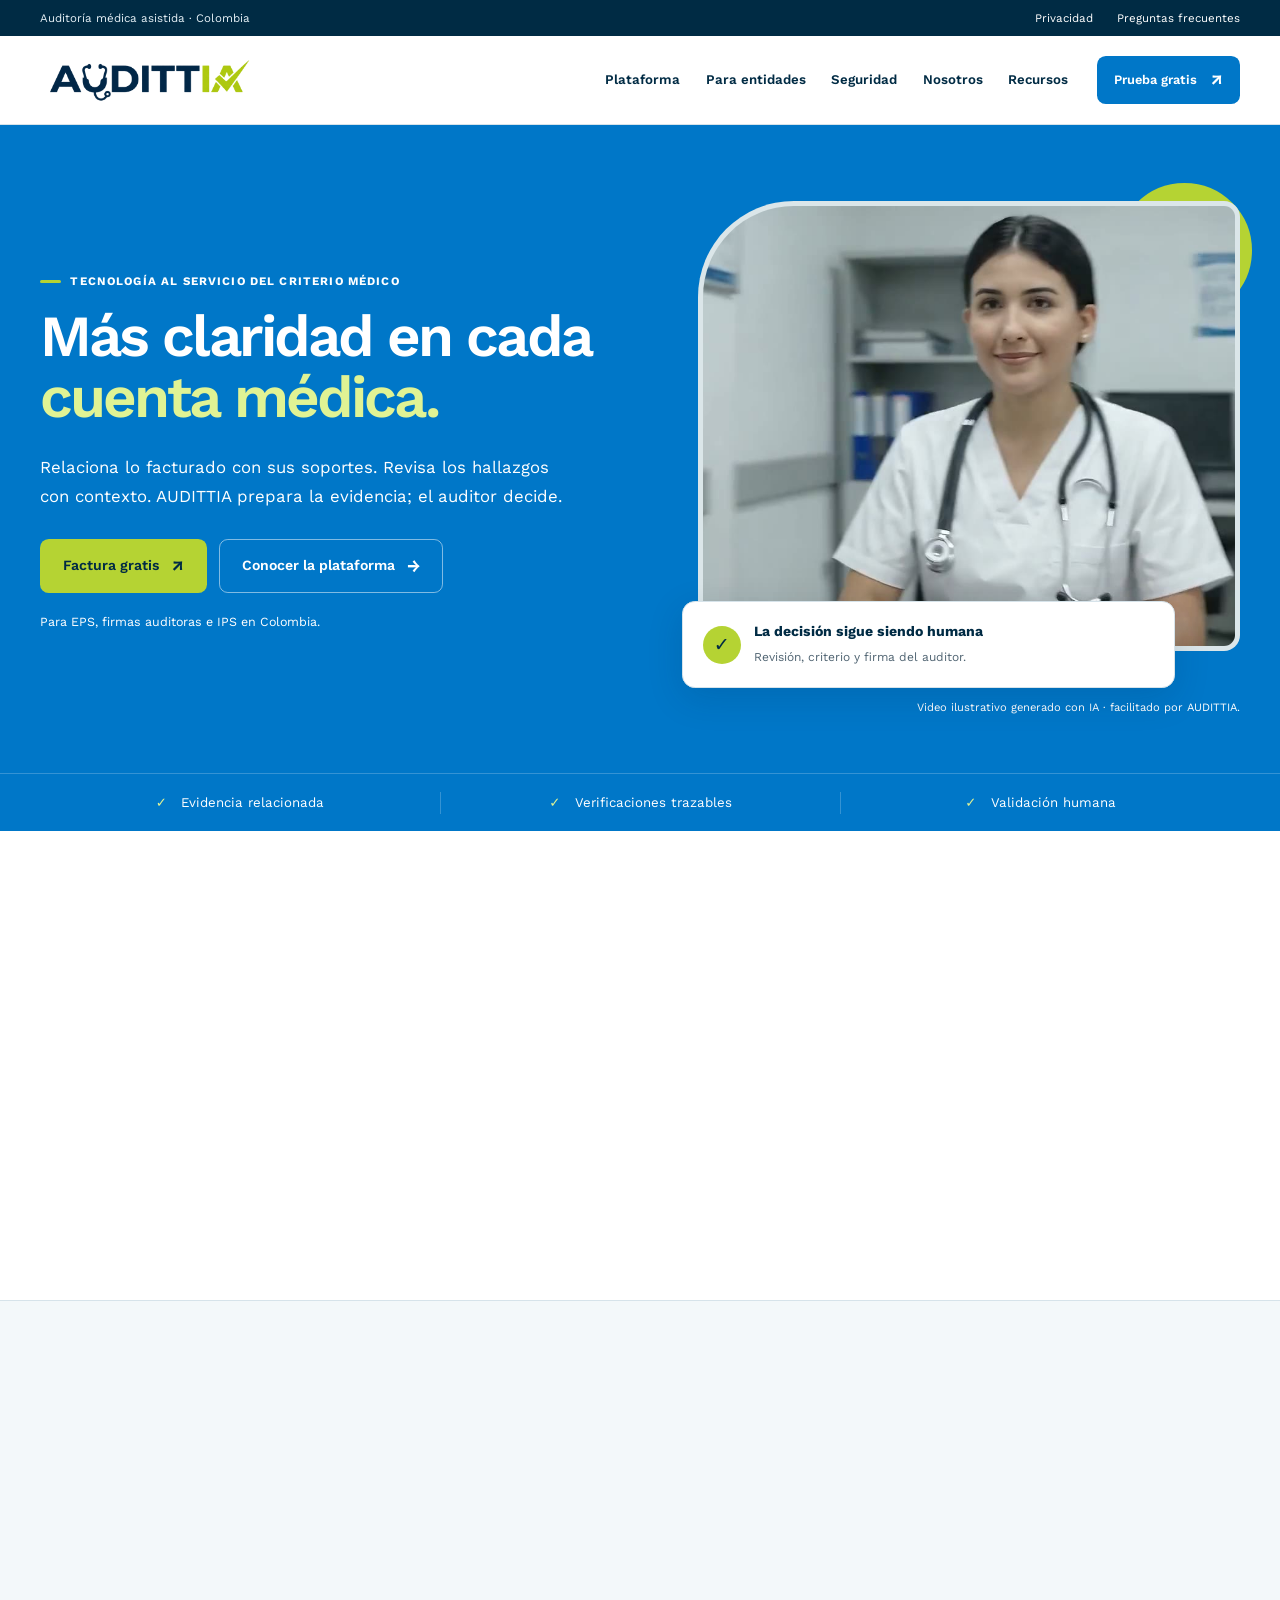
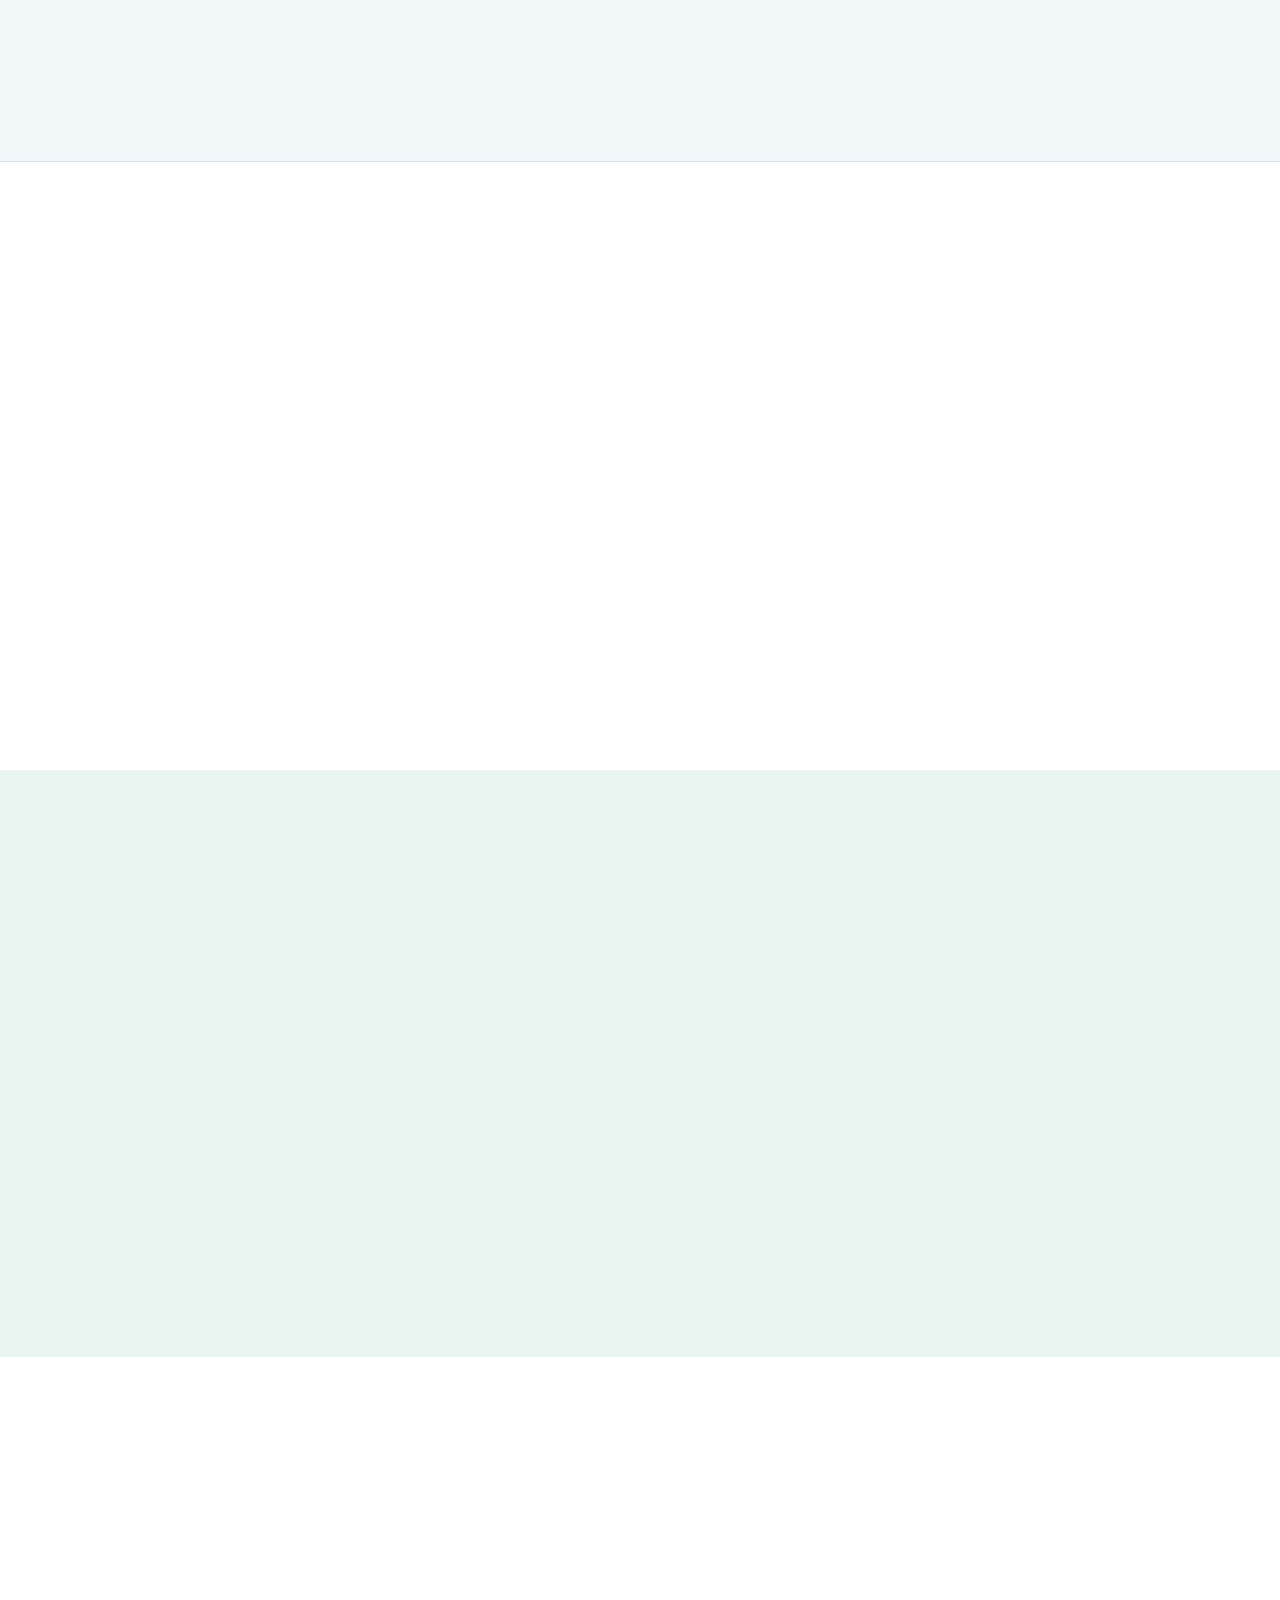
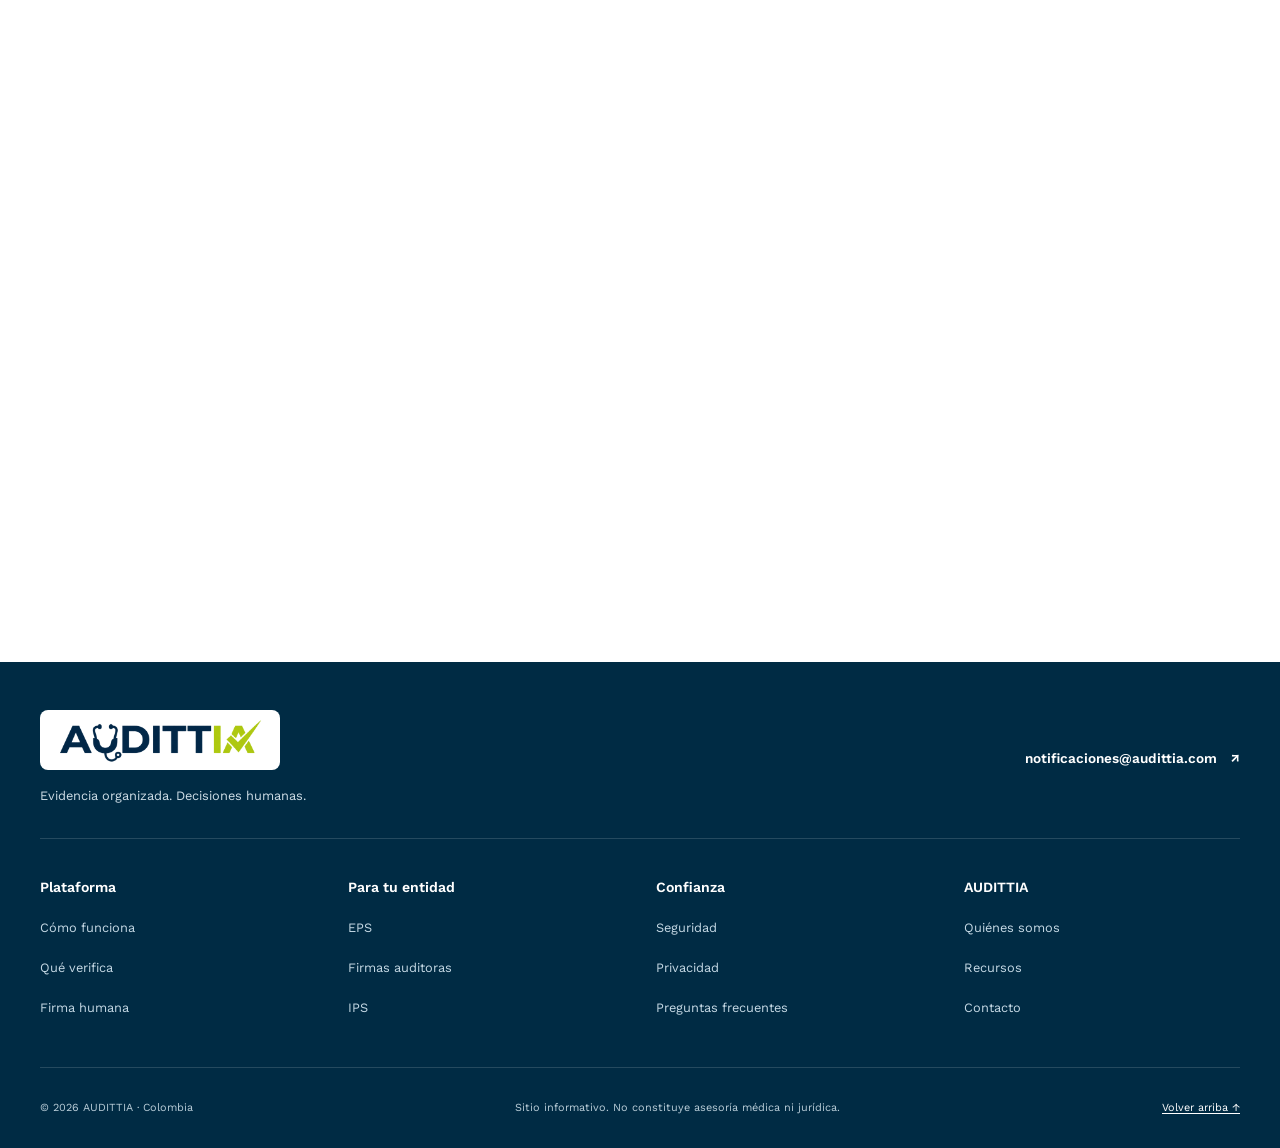
==== commit b7a74b3f: "Actualizar identidad y correo de contacto" ====
--- a/index.html
+++ b/index.html
@@ -29,9 +29,9 @@
   <div class="barra-utilidad" role="region" aria-label="Información institucional"><div class="contenedor barra-utilidad__interior"><p>Auditoría médica asistida · Colombia</p><nav aria-label="Enlaces institucionales"><a href="privacidad.html">Privacidad</a><a href="recursos.html#preguntas">Preguntas frecuentes</a></nav></div></div>
   <header class="encabezado">
     <div class="contenedor encabezado__interior">
-      <a class="marca" href="index.html" aria-label="AUDITTIA, página de inicio"><img src="assets/audittia-logo.png" width="412" height="123" alt="AUDITTIA, asistente de IA para auditoría médica"></a>
+      <a class="marca" href="index.html" aria-label="AUDITTIA, página de inicio"><img src="assets/audittia-logo.png" width="1400" height="287" alt="AUDITTIA"></a>
       <nav class="navegacion" aria-label="Navegación principal"><ul class="navegacion__lista"><li><a href="plataforma.html">Plataforma</a></li><li><a href="para-entidades.html">Para entidades</a></li><li><a href="seguridad.html">Seguridad</a></li><li><a href="nosotros.html">Nosotros</a></li><li><a href="recursos.html">Recursos</a></li></ul></nav>
-      <details class="menu-movil"><summary>Menú</summary><nav aria-label="Navegación móvil"><a href="plataforma.html">Plataforma</a><a href="para-entidades.html">Para entidades</a><a href="seguridad.html">Seguridad</a><a href="nosotros.html">Nosotros</a><a href="recursos.html">Recursos</a><a href="factura-gratis.html">Prueba gratis</a><a href="mailto:carlosromero@audittia.com">Contacto</a></nav></details>
+      <details class="menu-movil"><summary>Menú</summary><nav aria-label="Navegación móvil"><a href="plataforma.html">Plataforma</a><a href="para-entidades.html">Para entidades</a><a href="seguridad.html">Seguridad</a><a href="nosotros.html">Nosotros</a><a href="recursos.html">Recursos</a><a href="factura-gratis.html">Prueba gratis</a><a href="mailto:notificaciones@audittia.com">Contacto</a></nav></details>
       <!-- Activar cuando exista el servidor: <a class="boton boton--compacto" href="https://piloto.audittia.com">Ingresar</a> -->
       <a class="boton boton--compacto" href="factura-gratis.html">Prueba gratis <span aria-hidden="true">↗</span></a>
     </div>
@@ -112,18 +112,18 @@
           <details><summary>¿AUDITTIA reemplaza al auditor médico?</summary><div class="pregunta__respuesta"><p>No. Prepara verificaciones y un borrador. El auditor revisa los hallazgos, incorpora el contexto y mantiene la decisión y la firma.</p></div></details>
           <details><summary>¿Cómo se manejan los datos sensibles?</summary><div class="pregunta__respuesta"><p>El motor sustituye los identificadores antes del análisis y bloquea cualquier envío a la IA en el que detecte un dato personal. El proveedor de IA tiene activada la retención cero para las funciones que usamos. Cada entidad ve solo su información, y antes del primer cliente se acuerdan por escrito las condiciones de tratamiento. Consulta el <a href="seguridad.html">detalle de seguridad</a>. Este sitio no recibe documentos de pacientes.</p></div></details>
           <details id="ahorro-tiempo"><summary>¿Cuánto tiempo puede ahorrar mi equipo?</summary><div class="pregunta__respuesta"><p>Depende del tipo de cuenta, sus soportes y el proceso actual. No publicamos porcentajes sin mediciones verificadas. Podemos conversar sobre qué parte de tu flujo necesita apoyo.</p></div></details>
-          <details><summary>¿Cómo pruebo la plataforma?</summary><div class="pregunta__respuesta"><p>Con una factura tuya, gratis: la auditamos completa, con su contrato, soportes y anexos, y recibes el informe para compararlo con el de tu equipo. Antes firmamos un acuerdo de tratamiento de datos; no envíes la factura por correo. <a href="factura-gratis.html">Mira cómo solicitarla</a>. Para aprender a usar la plataforma está el tutorial: cuentas inventadas en las que practicas cuando quieras, desde la bandeja hasta la aprobación. <a href="mailto:carlosromero@audittia.com?subject=Acceso%20al%20tutorial%20de%20AUDITTIA&body=Nombre%3A%0ACargo%3A%0AEntidad%3A%0ACuentas%20m%C3%A9dicas%20al%20mes%20%28aprox.%29%3A%0A%0ANo%20incluyas%20datos%20de%20pacientes.%0A">Pide tu acceso al tutorial</a>.</p></div></details>
+          <details><summary>¿Cómo pruebo la plataforma?</summary><div class="pregunta__respuesta"><p>Con una factura tuya, gratis: la auditamos completa, con su contrato, soportes y anexos, y recibes el informe para compararlo con el de tu equipo. Antes firmamos un acuerdo de tratamiento de datos; no envíes la factura por correo. <a href="factura-gratis.html">Mira cómo solicitarla</a>. Para aprender a usar la plataforma está el tutorial: cuentas inventadas en las que practicas cuando quieras, desde la bandeja hasta la aprobación. <a href="mailto:notificaciones@audittia.com?subject=Acceso%20al%20tutorial%20de%20AUDITTIA&body=Nombre%3A%0ACargo%3A%0AEntidad%3A%0ACuentas%20m%C3%A9dicas%20al%20mes%20%28aprox.%29%3A%0A%0ANo%20incluyas%20datos%20de%20pacientes.%0A">Pide tu acceso al tutorial</a>.</p></div></details>
           <details><summary>¿Qué debo compartir en el primer contacto?</summary><div class="pregunta__respuesta"><p>El tipo de entidad, el tamaño del equipo y una descripción general del proceso. No envíes historias clínicas, datos personales de pacientes ni expedientes por este canal.</p></div></details>
         </div>
       </div>
     </section>
     <section class="seccion seccion--contacto" id="contacto" aria-labelledby="titulo-contacto">
-      <div class="contenedor contacto"><div><p class="etiqueta">El siguiente paso empieza con una conversación</p><h2 id="titulo-contacto">Una mejor revisión comienza por entender tu proceso.</h2><p>Cuéntanos cómo trabaja tu equipo y qué necesita resolver.</p><a class="contacto__correo" href="mailto:carlosromero@audittia.com">carlosromero@audittia.com</a></div><div class="contacto__accion"><a class="boton boton--claro" href="mailto:carlosromero@audittia.com?subject=Conversemos%20sobre%20AUDITTIA">Conversemos por correo <span aria-hidden="true">↗</span></a><small>Sin compartir datos de pacientes.</small></div></div>
+      <div class="contenedor contacto"><div><p class="etiqueta">El siguiente paso empieza con una conversación</p><h2 id="titulo-contacto">Una mejor revisión comienza por entender tu proceso.</h2><p>Cuéntanos cómo trabaja tu equipo y qué necesita resolver.</p><a class="contacto__correo" href="mailto:notificaciones@audittia.com">notificaciones@audittia.com</a></div><div class="contacto__accion"><a class="boton boton--claro" href="mailto:notificaciones@audittia.com?subject=Conversemos%20sobre%20AUDITTIA">Conversemos por correo <span aria-hidden="true">↗</span></a><small>Sin compartir datos de pacientes.</small></div></div>
     </section>
   </main>
   <footer class="pie"><div class="contenedor">
-    <div class="pie__cabecera"><div><p class="pie__marca">AUDITT<span>IA</span></p><p>Evidencia organizada. Decisiones humanas.</p></div><a class="enlace-flecha" href="mailto:carlosromero@audittia.com">carlosromero@audittia.com <span aria-hidden="true">↗</span></a></div>
-    <div class="pie__rejilla"><section><h2>Plataforma</h2><a href="plataforma.html#metodo">Cómo funciona</a><a href="plataforma.html#verificaciones">Qué verifica</a><a href="plataforma.html#firma-humana">Firma humana</a></section><section><h2>Para tu entidad</h2><a href="para-entidades.html#eps">EPS</a><a href="para-entidades.html#firmas">Firmas auditoras</a><a href="para-entidades.html#ips">IPS</a></section><section><h2>Confianza</h2><a href="seguridad.html">Seguridad</a><a href="privacidad.html">Privacidad</a><a href="recursos.html#preguntas">Preguntas frecuentes</a></section><section><h2>AUDITTIA</h2><a href="nosotros.html">Quiénes somos</a><a href="recursos.html">Recursos</a><a href="mailto:carlosromero@audittia.com">Contacto</a></section></div>
+    <div class="pie__cabecera"><div><p class="pie__marca"><img src="assets/audittia-logo.png" width="1400" height="287" alt="AUDITTIA"></p><p>Evidencia organizada. Decisiones humanas.</p></div><a class="enlace-flecha" href="mailto:notificaciones@audittia.com">notificaciones@audittia.com <span aria-hidden="true">↗</span></a></div>
+    <div class="pie__rejilla"><section><h2>Plataforma</h2><a href="plataforma.html#metodo">Cómo funciona</a><a href="plataforma.html#verificaciones">Qué verifica</a><a href="plataforma.html#firma-humana">Firma humana</a></section><section><h2>Para tu entidad</h2><a href="para-entidades.html#eps">EPS</a><a href="para-entidades.html#firmas">Firmas auditoras</a><a href="para-entidades.html#ips">IPS</a></section><section><h2>Confianza</h2><a href="seguridad.html">Seguridad</a><a href="privacidad.html">Privacidad</a><a href="recursos.html#preguntas">Preguntas frecuentes</a></section><section><h2>AUDITTIA</h2><a href="nosotros.html">Quiénes somos</a><a href="recursos.html">Recursos</a><a href="mailto:notificaciones@audittia.com">Contacto</a></section></div>
     <div class="pie__aviso"><p>© 2026 AUDITTIA · Colombia</p><p>Sitio informativo. No constituye asesoría médica ni jurídica.</p><a href="#contenido-principal">Volver arriba ↑</a></div>
   </div></footer>
 </body>
--- a/styles.css
+++ b/styles.css
@@ -76,7 +76,7 @@
 .barra-utilidad a:hover { text-decoration: underline; }
 .encabezado { position: sticky; top: 0; z-index: 30; background: white; border-bottom: 1px solid var(--gris-borde); }
 .encabezado__interior { position: relative; display: flex; align-items: center; gap: 1.8rem; min-height: 88px; }
-.marca { flex-shrink: 0; width: 198px; display: block; }
+.marca { flex-shrink: 0; width: 218px; display: block; }
 .navegacion { margin-left: auto; }
 .navegacion__lista { display: flex; align-items: center; gap: 1.6rem; margin: 0; padding: 0; list-style: none; }
 .navegacion a { position: relative; display: flex; align-items: center; min-height: 88px; color: var(--azul-noche); font-size: .83rem; font-weight: 600; text-decoration: none; white-space: nowrap; }
@@ -196,8 +196,8 @@
 /* Footer */
 .pie { background: var(--azul-noche); color: #cfdee7; padding: 3rem 0 0; }
 .pie__cabecera { display: flex; justify-content: space-between; align-items: center; gap: 2rem; padding-bottom: 2rem; border-bottom: 1px solid #ffffff25; }
-.pie__marca { color: white; font-weight: 700; font-size: 1.75rem; letter-spacing: -.05em; line-height: 1.3; margin-bottom: .4rem; }
-.pie__marca span { color: var(--verde-lima); }
+.pie__marca { display: inline-block; width: 240px; margin-bottom: .4rem; padding: .45rem .6rem; border-radius: .5rem; background: white; }
+.pie__marca img { width: 100%; }
 .pie__cabecera p:not(.pie__marca) { font-size: .8rem; }
 .pie__cabecera .enlace-flecha { color: white; font-size: .85rem; overflow-wrap: anywhere; }
 .pie__rejilla { display: grid; grid-template-columns: repeat(4, 1fr); gap: 2rem; padding-block: 2.5rem; }
